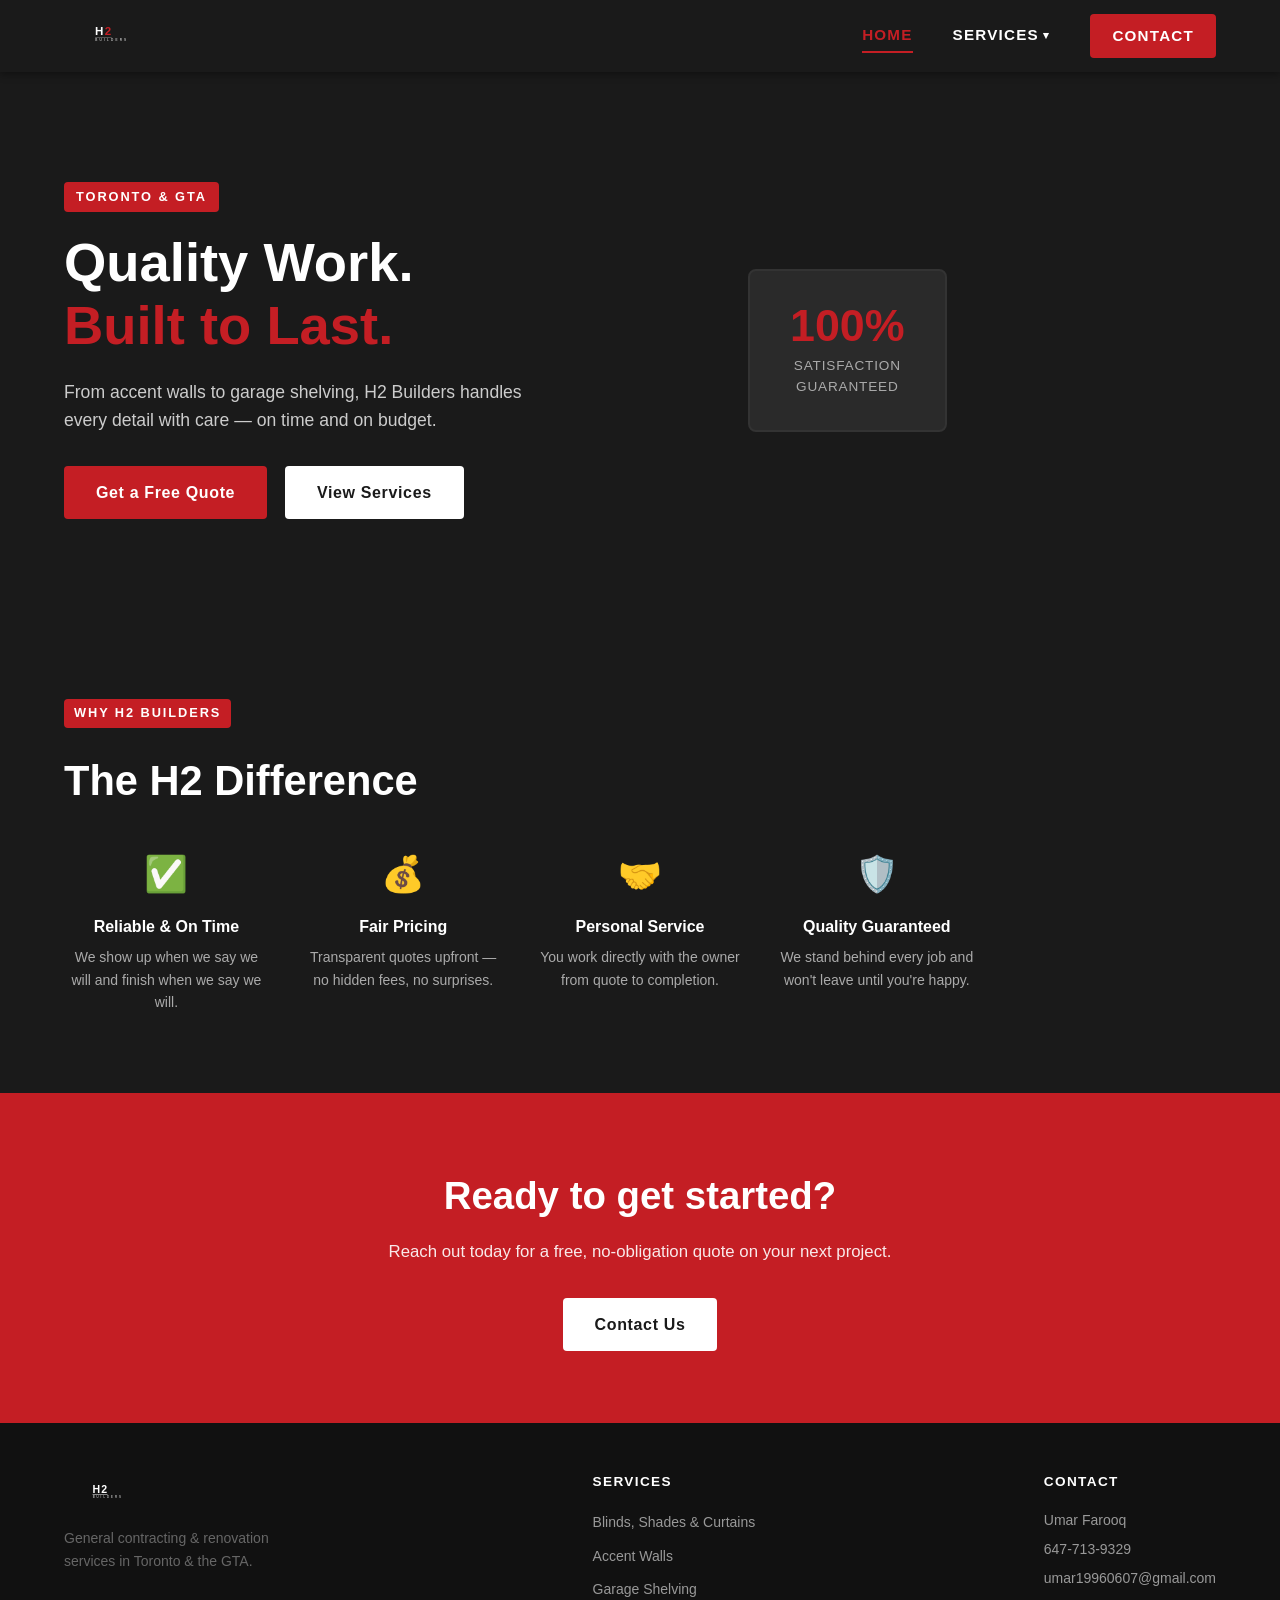
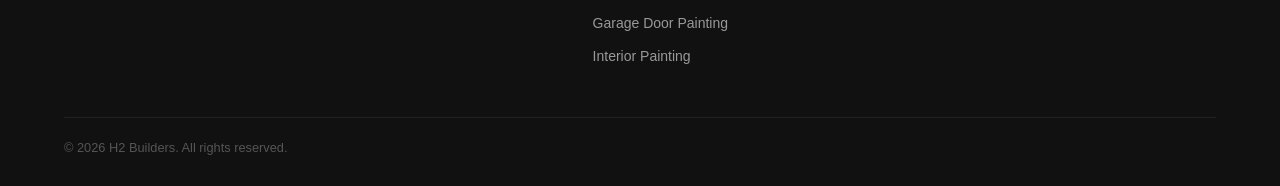
==== index.html @ ab8a8c5b "first" ====
<!DOCTYPE html>
<html lang="en">
<head>
  <meta charset="UTF-8" />
  <meta name="viewport" content="width=device-width, initial-scale=1.0" />
  <title>H2 Builders — General Contracting & Renovation</title>
  <meta name="description" content="H2 Builders provides professional home renovation and contracting services including blinds, accent walls, garage shelving, painting, and more." />
  <link rel="stylesheet" href="assets/styles.css" />
</head>
<body>

  <!-- Nav -->
  <nav>
    <a href="index.html">
      <img class="nav-logo" src="assets/logo-white.svg" alt="H2 Builders" />
    </a>
    <ul class="nav-links">
      <li><a href="index.html" class="active">Home</a></li>
      <li class="nav-dropdown">
        <a href="services.html">Services</a>
        <ul class="nav-dropdown-menu">
          <li><a href="services/blinds.html">Blinds, Shades &amp; Curtains</a></li>
          <li><a href="services/accent-walls.html">Accent Walls, Trim &amp; Moulding</a></li>
          <li><a href="services/garage.html">Garage Work</a></li>
          <li><a href="services/renovations.html">Home Renovations</a></li>
          <li><a href="services/handyman.html">Handyman</a></li>
        </ul>
      </li>
      <li><a href="contact.html" class="nav-cta">Contact</a></li>
    </ul>
  </nav>

  <!-- Hero -->
  <section class="hero">
    <div class="hero-text">
      <span class="hero-eyebrow">Toronto &amp; GTA</span>
      <h1>Quality Work.<br /><span>Built to Last.</span></h1>
      <p>From accent walls to garage shelving, H2 Builders handles every detail with care — on time and on budget.</p>
      <a href="contact.html" class="btn btn-red">Get a Free Quote</a>
      &nbsp;&nbsp;
      <a href="services.html" class="btn btn-white">View Services</a>
    </div>
    <div class="hero-badge">
      <div class="big">100%</div>
      <div class="sub">SATISFACTION<br />GUARANTEED</div>
    </div>
  </section>

  <!-- Why us -->
  <section class="why-strip">
    <span class="section-label" style="color:#fff; background:var(--red); padding:4px 10px; border-radius:4px;">Why H2 Builders</span>
    <h2 class="section-title" style="color:#fff; margin-top:1rem;">The H2 Difference</h2>
    <div class="why-grid">
      <div class="why-item">
        <div class="icon">✅</div>
        <h3>Reliable &amp; On Time</h3>
        <p>We show up when we say we will and finish when we say we will.</p>
      </div>
      <div class="why-item">
        <div class="icon">💰</div>
        <h3>Fair Pricing</h3>
        <p>Transparent quotes upfront — no hidden fees, no surprises.</p>
      </div>
      <div class="why-item">
        <div class="icon">🤝</div>
        <h3>Personal Service</h3>
        <p>You work directly with the owner from quote to completion.</p>
      </div>
      <div class="why-item">
        <div class="icon">🛡️</div>
        <h3>Quality Guaranteed</h3>
        <p>We stand behind every job and won't leave until you're happy.</p>
      </div>
    </div>
  </section>

  <!-- CTA banner -->
  <div class="cta-banner">
    <h2>Ready to get started?</h2>
    <p>Reach out today for a free, no-obligation quote on your next project.</p>
    <a href="contact.html" class="btn btn-white">Contact Us</a>
  </div>

  <!-- Footer -->
  <footer>
    <div class="footer-inner">
      <div>
        <img class="footer-logo" src="assets/logo.svg" alt="H2 Builders" />
        <p class="footer-tagline">General contracting &amp; renovation services in Toronto &amp; the GTA.</p>
      </div>
      <div class="footer-col">
        <h4>Services</h4>
        <ul>
          <li><a href="services.html">Blinds, Shades &amp; Curtains</a></li>
          <li><a href="services.html">Accent Walls</a></li>
          <li><a href="services.html">Garage Shelving</a></li>
          <li><a href="services.html">Garage Door Painting</a></li>
          <li><a href="services.html">Interior Painting</a></li>
        </ul>
      </div>
      <div class="footer-col">
        <h4>Contact</h4>
        <p>Umar Farooq</p>
        <p><a href="tel:6477139329">647-713-9329</a></p>
        <p><a href="mailto:umar19960607@gmail.com">umar19960607@gmail.com</a></p>
      </div>
    </div>
    <hr class="footer-divider" />
    <div class="footer-bottom">
      <p>&copy; 2026 H2 Builders. All rights reserved.</p>
    </div>
  </footer>

</body>
</html>
---- assets/styles.css ----
/* ── Variables ─────────────────────────────────────────── */
:root {
  --red:    #C41E24;
  --dark:   #1A1A1A;
  --gray:   #4A4A4A;
  --light:  #F5F5F5;
  --white:  #FFFFFF;
  --font:   Arial, Helvetica, sans-serif;
  --radius: 4px;
}

/* ── Reset ─────────────────────────────────────────────── */
*, *::before, *::after { box-sizing: border-box; margin: 0; padding: 0; }
html { scroll-behavior: smooth; }
body { font-family: var(--font); color: var(--dark); background: var(--white); line-height: 1.6; }
a { color: inherit; text-decoration: none; }
img, svg { display: block; }
ul { list-style: none; }

/* ── Nav ───────────────────────────────────────────────── */
nav {
  position: sticky;
  top: 0;
  z-index: 100;
  background: var(--dark);
  display: flex;
  align-items: center;
  justify-content: space-between;
  padding: 0 5%;
  height: 72px;
  box-shadow: 0 2px 8px rgba(0,0,0,.4);
}

.nav-logo {
  height: 48px;
  width: auto;
}

.nav-links {
  display: flex;
  gap: 2.5rem;
  height: 100%;
}

.nav-links > li {
  display: flex;
  align-items: center;
  height: 100%;
}

.nav-links a {
  color: var(--white);
  font-size: .95rem;
  font-weight: 600;
  letter-spacing: .08em;
  text-transform: uppercase;
  padding: 4px 0;
  border-bottom: 2px solid transparent;
  transition: border-color .2s, color .2s;
}

.nav-links a:hover,
.nav-links a.active {
  color: var(--red);
  border-bottom-color: var(--red);
}

.nav-cta {
  background: var(--red);
  color: var(--white) !important;
  padding: 10px 22px !important;
  border-radius: var(--radius);
  border-bottom: none !important;
  transition: opacity .2s !important;
}
.nav-cta:hover { opacity: .85; }

/* ── Nav dropdown ───────────────────────────────────────── */
.nav-dropdown { position: relative; }

.nav-dropdown > a::after { content: ' ▾'; font-size: .7rem; vertical-align: middle; }

.nav-dropdown-menu {
  display: none;
  position: absolute;
  top: 100%;
  left: 50%;
  transform: translateX(-50%);
  background: var(--white);
  border-radius: var(--radius);
  box-shadow: 0 6px 24px rgba(0,0,0,.18);
  min-width: 230px;
  z-index: 200;
  list-style: none;
  padding: .4rem 0;
}

.nav-dropdown:hover .nav-dropdown-menu { display: block; }

.nav-dropdown-menu li a {
  display: block;
  padding: 10px 18px;
  color: var(--dark);
  font-size: .875rem;
  font-weight: 600;
  letter-spacing: .04em;
  text-transform: none;
  border-bottom: none;
  white-space: nowrap;
  transition: background .15s, color .15s;
}
.nav-dropdown-menu li a:hover {
  background: var(--light);
  color: var(--red);
}

/* ── Hero ──────────────────────────────────────────────── */
.hero {
  background: var(--dark);
  color: var(--white);
  padding: 110px 5% 100px;
  display: flex;
  align-items: center;
  gap: 4rem;
  min-height: 520px;
}

.hero-text { flex: 1; max-width: 620px; }

.hero-eyebrow {
  display: inline-block;
  background: var(--red);
  color: var(--white);
  font-size: .8rem;
  font-weight: 700;
  letter-spacing: .15em;
  text-transform: uppercase;
  padding: 5px 12px;
  border-radius: var(--radius);
  margin-bottom: 1.25rem;
}

.hero h1 {
  font-size: clamp(2.2rem, 5vw, 3.4rem);
  font-weight: 700;
  line-height: 1.15;
  margin-bottom: 1.25rem;
}

.hero h1 span { color: var(--red); }

.hero p {
  font-size: 1.1rem;
  color: #ccc;
  margin-bottom: 2rem;
  max-width: 480px;
}

.btn {
  display: inline-block;
  padding: 14px 32px;
  border-radius: var(--radius);
  font-size: 1rem;
  font-weight: 700;
  letter-spacing: .04em;
  cursor: pointer;
  transition: opacity .2s, transform .15s;
}
.btn:hover { opacity: .88; transform: translateY(-1px); }

.btn-red   { background: var(--red);   color: var(--white); }
.btn-white { background: var(--white); color: var(--dark);  }

.hero-badge {
  flex-shrink: 0;
  background: #2a2a2a;
  border: 2px solid #333;
  border-radius: 8px;
  padding: 2rem 2.5rem;
  text-align: center;
}
.hero-badge .big { font-size: 2.8rem; font-weight: 700; color: var(--red); line-height: 1; }
.hero-badge .sub { font-size: .85rem; color: #aaa; letter-spacing: .06em; margin-top: .4rem; }

/* ── Section shared ────────────────────────────────────── */
section { padding: 80px 5%; }

.section-label {
  display: inline-block;
  color: var(--red);
  font-size: .8rem;
  font-weight: 700;
  letter-spacing: .15em;
  text-transform: uppercase;
  margin-bottom: .75rem;
}

.section-title {
  font-size: clamp(1.8rem, 3.5vw, 2.6rem);
  font-weight: 700;
  line-height: 1.2;
  margin-bottom: 1rem;
}

.section-sub {
  font-size: 1.05rem;
  color: var(--gray);
  max-width: 560px;
  margin-bottom: 3rem;
}

/* ── Services grid ─────────────────────────────────────── */
.services-grid {
  display: grid;
  grid-template-columns: repeat(auto-fill, minmax(240px, 1fr));
  gap: 1.5rem;
}

.service-card {
  background: var(--light);
  border-radius: 6px;
  padding: 2rem 1.75rem;
  border-top: 3px solid var(--red);
  transition: transform .2s, box-shadow .2s;
}
.service-card:hover { transform: translateY(-4px); box-shadow: 0 8px 24px rgba(0,0,0,.1); }

.service-icon { font-size: 2rem; margin-bottom: 1rem; }
.service-card h3 { font-size: 1.1rem; font-weight: 700; margin-bottom: .5rem; }
.service-card p  { font-size: .9rem; color: var(--gray); }

/* ── Category cards (hub + home page) ──────────────────── */
.category-grid {
  display: grid;
  grid-template-columns: repeat(auto-fill, minmax(220px, 1fr));
  gap: 1.5rem;
}

.category-card {
  background: var(--light);
  border-radius: 6px;
  padding: 2rem 1.75rem;
  border-top: 3px solid var(--red);
  display: flex;
  flex-direction: column;
  text-decoration: none;
  color: inherit;
  transition: transform .2s, box-shadow .2s;
}
.category-card:hover { transform: translateY(-4px); box-shadow: 0 8px 24px rgba(0,0,0,.1); }
.category-card .cat-icon { font-size: 2rem; margin-bottom: 1rem; }
.category-card h3 { font-size: 1.05rem; font-weight: 700; margin-bottom: .5rem; }
.category-card p  { font-size: .875rem; color: var(--gray); flex: 1; margin-bottom: 1.25rem; }
.category-card .cat-link {
  font-size: .875rem;
  font-weight: 700;
  color: var(--red);
}
.category-card .cat-link::after { content: ' →'; }

/* ── Service sub-page ───────────────────────────────────── */
.breadcrumb {
  padding: 14px 5%;
  background: var(--light);
  font-size: .85rem;
  color: var(--gray);
  border-bottom: 1px solid #e0e0e0;
}
.breadcrumb a { color: var(--gray); }
.breadcrumb a:hover { color: var(--red); }
.breadcrumb span { margin: 0 .4rem; }

.service-page-grid {
  display: grid;
  grid-template-columns: 1fr 1fr;
  gap: 4rem;
  align-items: start;
}

.service-page-grid .includes-list {
  background: var(--light);
  border-radius: 6px;
  padding: 2rem;
  border-top: 4px solid var(--red);
}
.service-page-grid .includes-list h3 {
  font-size: 1rem;
  font-weight: 700;
  letter-spacing: .08em;
  text-transform: uppercase;
  margin-bottom: 1.25rem;
  color: var(--dark);
}
.service-page-grid .includes-list ul { padding-left: 1rem; }
.service-page-grid .includes-list ul li {
  list-style: disc;
  font-size: .95rem;
  color: var(--gray);
  margin-bottom: .6rem;
}

@media (max-width: 640px) {
  .service-page-grid { grid-template-columns: 1fr; gap: 2rem; }
}

/* ── Why us strip ──────────────────────────────────────── */
.why-strip {
  background: var(--dark);
  color: var(--white);
}

.why-grid {
  display: grid;
  grid-template-columns: repeat(auto-fill, minmax(200px, 1fr));
  gap: 2rem;
  margin-top: 2.5rem;
}

.why-item { text-align: center; }
.why-item .icon { font-size: 2.2rem; margin-bottom: .75rem; }
.why-item h3 { font-size: 1rem; font-weight: 700; margin-bottom: .4rem; }
.why-item p  { font-size: .875rem; color: #aaa; }

/* ── CTA banner ────────────────────────────────────────── */
.cta-banner {
  background: var(--red);
  color: var(--white);
  text-align: center;
  padding: 72px 5%;
}
.cta-banner h2 { font-size: clamp(1.6rem, 3vw, 2.4rem); font-weight: 700; margin-bottom: .75rem; }
.cta-banner p  { font-size: 1.05rem; margin-bottom: 2rem; opacity: .9; }

/* ── Contact page ──────────────────────────────────────── */
.contact-section {
  display: grid;
  grid-template-columns: 1fr 1fr;
  gap: 4rem;
  align-items: start;
}

.contact-info-block { margin-bottom: 2rem; }
.contact-info-block h3 { font-size: 1rem; font-weight: 700; color: var(--red); letter-spacing: .08em; text-transform: uppercase; margin-bottom: .5rem; }
.contact-info-block p, .contact-info-block a {
  font-size: 1.05rem;
  color: var(--dark);
}
.contact-info-block a:hover { color: var(--red); }

.contact-card {
  background: var(--light);
  border-radius: 6px;
  padding: 2.5rem;
  border-top: 4px solid var(--red);
}
.contact-card h3 { font-size: 1.3rem; font-weight: 700; margin-bottom: 1.5rem; }

.form-group { margin-bottom: 1.25rem; }
.form-group label { display: block; font-size: .875rem; font-weight: 700; margin-bottom: .4rem; }
.form-group input,
.form-group textarea,
.form-group select {
  width: 100%;
  padding: 11px 14px;
  border: 1.5px solid #ddd;
  border-radius: var(--radius);
  font-family: var(--font);
  font-size: .95rem;
  color: var(--dark);
  background: var(--white);
  transition: border-color .2s;
}
.form-group input:focus,
.form-group textarea:focus,
.form-group select:focus { outline: none; border-color: var(--red); }
.form-group textarea { resize: vertical; min-height: 120px; }

/* ── Services page detail ──────────────────────────────── */
.services-detail {
  display: grid;
  grid-template-columns: repeat(auto-fill, minmax(280px, 1fr));
  gap: 2rem;
}

.service-detail-card {
  border: 1.5px solid #e0e0e0;
  border-radius: 6px;
  overflow: hidden;
  transition: box-shadow .2s;
}
.service-detail-card:hover { box-shadow: 0 6px 20px rgba(0,0,0,.1); }
.service-detail-card .card-header {
  background: var(--dark);
  color: var(--white);
  padding: 1.25rem 1.5rem;
  display: flex;
  align-items: center;
  gap: .75rem;
}
.service-detail-card .card-header span { font-size: 1.5rem; }
.service-detail-card .card-header h3 { font-size: 1.05rem; font-weight: 700; }
.service-detail-card .card-body { padding: 1.5rem; }
.service-detail-card .card-body p { font-size: .9rem; color: var(--gray); margin-bottom: 1rem; }
.service-detail-card .card-body ul { padding-left: 1rem; }
.service-detail-card .card-body ul li {
  font-size: .875rem;
  color: var(--gray);
  margin-bottom: .35rem;
  list-style: disc;
}

/* ── Footer ────────────────────────────────────────────── */
footer {
  background: #111;
  color: #999;
  padding: 48px 5% 28px;
}

.footer-inner {
  display: flex;
  justify-content: space-between;
  align-items: flex-start;
  gap: 2rem;
  flex-wrap: wrap;
  margin-bottom: 2.5rem;
}

.footer-logo { height: 44px; width: auto; filter: brightness(0) invert(1); margin-bottom: .75rem; }
.footer-tagline { font-size: .875rem; color: #666; max-width: 240px; }

.footer-col h4 { color: var(--white); font-size: .85rem; font-weight: 700; letter-spacing: .1em; text-transform: uppercase; margin-bottom: 1rem; }
.footer-col ul li { margin-bottom: .5rem; }
.footer-col ul li a { font-size: .875rem; color: #999; transition: color .2s; }
.footer-col ul li a:hover { color: var(--red); }
.footer-col p { font-size: .875rem; color: #999; margin-bottom: .4rem; }

.footer-divider { border: none; border-top: 1px solid #222; margin-bottom: 1.25rem; }
.footer-bottom { display: flex; justify-content: space-between; align-items: center; flex-wrap: wrap; gap: .5rem; }
.footer-bottom p { font-size: .8rem; color: #555; }

/* ── Responsive ────────────────────────────────────────── */
@media (max-width: 768px) {
  .hero { flex-direction: column; padding: 64px 5% 56px; gap: 2.5rem; }
  .hero-badge { width: 100%; }
  .contact-section { grid-template-columns: 1fr; }
  .nav-links { gap: 1.25rem; }
  .footer-inner { flex-direction: column; }
}

@media (max-width: 520px) {
  nav { padding: 0 4%; }
  .nav-links { display: none; }
}

/* ── Photo gallery ──────────────────────────────────────── */
.gallery-section { padding: 0 5% 80px; }

.gallery-grid {
  display: grid;
  grid-template-columns: repeat(auto-fill, minmax(280px, 1fr));
  gap: .75rem;
  margin-top: 1.5rem;
}

.gallery-grid img {
  width: 100%;
  height: 300px;
  object-fit: cover;
  border-radius: 6px;
  display: block;
  transition: opacity .2s;
}
.gallery-grid img:hover { opacity: .88; }
.gallery-grid .wide { grid-column: span 2; }

@media (max-width: 640px) {
  .gallery-grid .wide { grid-column: span 1; }
}
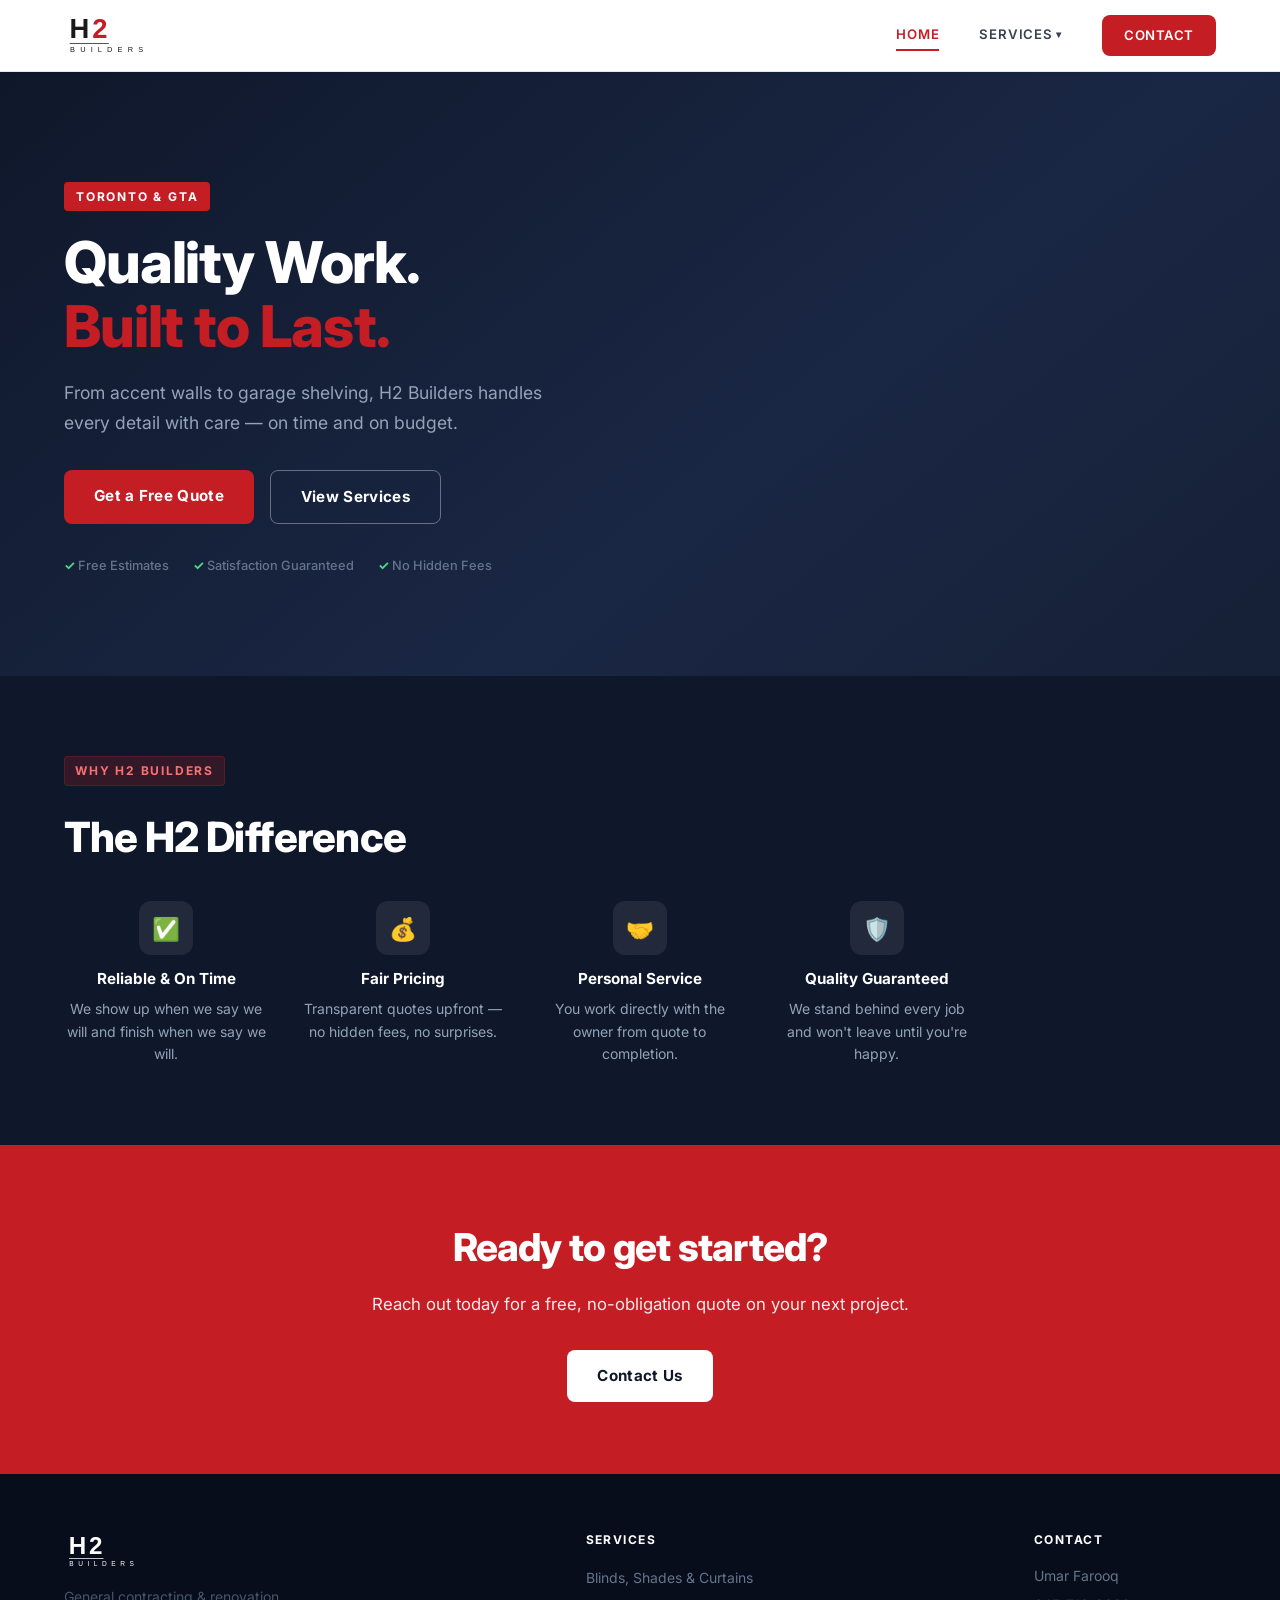
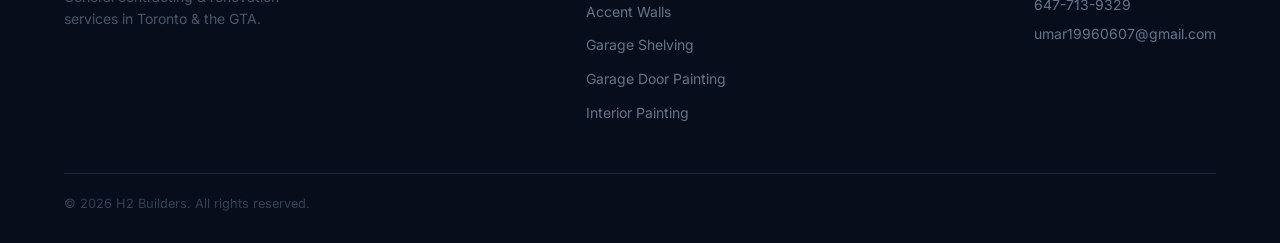
==== commit e8d13d68: "changes" ====
--- a/index.html
+++ b/index.html
@@ -12,7 +12,7 @@
   <!-- Nav -->
   <nav>
     <a href="index.html">
-      <img class="nav-logo" src="assets/logo-white.svg" alt="H2 Builders" />
+      <img class="nav-logo" src="assets/logo.svg" alt="H2 Builders" />
     </a>
     <ul class="nav-links">
       <li><a href="index.html" class="active">Home</a></li>
@@ -36,20 +36,22 @@
       <span class="hero-eyebrow">Toronto &amp; GTA</span>
       <h1>Quality Work.<br /><span>Built to Last.</span></h1>
       <p>From accent walls to garage shelving, H2 Builders handles every detail with care — on time and on budget.</p>
-      <a href="contact.html" class="btn btn-red">Get a Free Quote</a>
-      &nbsp;&nbsp;
-      <a href="services.html" class="btn btn-white">View Services</a>
-    </div>
-    <div class="hero-badge">
-      <div class="big">100%</div>
-      <div class="sub">SATISFACTION<br />GUARANTEED</div>
+      <div class="hero-cta-row">
+        <a href="contact.html" class="btn btn-red">Get a Free Quote</a>
+        <a href="services.html" class="btn btn-outline">View Services</a>
+      </div>
+      <div class="hero-trust">
+        <span>Free Estimates</span>
+        <span>Satisfaction Guaranteed</span>
+        <span>No Hidden Fees</span>
+      </div>
     </div>
   </section>
 
   <!-- Why us -->
   <section class="why-strip">
-    <span class="section-label" style="color:#fff; background:var(--red); padding:4px 10px; border-radius:4px;">Why H2 Builders</span>
-    <h2 class="section-title" style="color:#fff; margin-top:1rem;">The H2 Difference</h2>
+    <span class="section-label">Why H2 Builders</span>
+    <h2 class="section-title">The H2 Difference</h2>
     <div class="why-grid">
       <div class="why-item">
         <div class="icon">✅</div>
--- a/assets/styles.css
+++ b/assets/styles.css
@@ -1,18 +1,27 @@
+@import url('https://fonts.googleapis.com/css2?family=Inter:wght@400;500;600;700;800&display=swap');
+
 /* ── Variables ─────────────────────────────────────────── */
 :root {
   --red:    #C41E24;
-  --dark:   #1A1A1A;
-  --gray:   #4A4A4A;
-  --light:  #F5F5F5;
+  --dark:   #0F172A;
+  --gray:   #64748B;
+  --light:  #F8FAFC;
   --white:  #FFFFFF;
-  --font:   Arial, Helvetica, sans-serif;
-  --radius: 4px;
+  --border: #E2E8F0;
+  --font:   'Inter', -apple-system, BlinkMacSystemFont, 'Segoe UI', sans-serif;
+  --radius: 8px;
 }
 
 /* ── Reset ─────────────────────────────────────────────── */
 *, *::before, *::after { box-sizing: border-box; margin: 0; padding: 0; }
 html { scroll-behavior: smooth; }
-body { font-family: var(--font); color: var(--dark); background: var(--white); line-height: 1.6; }
+body {
+  font-family: var(--font);
+  color: var(--dark);
+  background: var(--white);
+  line-height: 1.6;
+  -webkit-font-smoothing: antialiased;
+}
 a { color: inherit; text-decoration: none; }
 img, svg { display: block; }
 ul { list-style: none; }
@@ -22,17 +31,18 @@
   position: sticky;
   top: 0;
   z-index: 100;
-  background: var(--dark);
+  background: var(--white);
   display: flex;
   align-items: center;
   justify-content: space-between;
   padding: 0 5%;
   height: 72px;
-  box-shadow: 0 2px 8px rgba(0,0,0,.4);
+  border-bottom: 1px solid var(--border);
+  box-shadow: 0 1px 4px rgba(0,0,0,.06);
 }
 
 .nav-logo {
-  height: 48px;
+  height: 50px;
   width: auto;
 }
 
@@ -40,6 +50,7 @@
   display: flex;
   gap: 2.5rem;
   height: 100%;
+  align-items: center;
 }
 
 .nav-links > li {
@@ -49,10 +60,10 @@
 }
 
 .nav-links a {
-  color: var(--white);
-  font-size: .95rem;
+  color: #374151;
+  font-size: .825rem;
   font-weight: 600;
-  letter-spacing: .08em;
+  letter-spacing: .06em;
   text-transform: uppercase;
   padding: 4px 0;
   border-bottom: 2px solid transparent;
@@ -66,30 +77,32 @@
 }
 
 .nav-cta {
-  background: var(--red);
+  background: var(--red) !important;
   color: var(--white) !important;
   padding: 10px 22px !important;
-  border-radius: var(--radius);
+  border-radius: var(--radius) !important;
   border-bottom: none !important;
-  transition: opacity .2s !important;
-}
-.nav-cta:hover { opacity: .85; }
+  transition: background .2s !important;
+  letter-spacing: .04em !important;
+}
+.nav-cta:hover { background: #a8181d !important; opacity: 1 !important; }
 
 /* ── Nav dropdown ───────────────────────────────────────── */
 .nav-dropdown { position: relative; }
 
-.nav-dropdown > a::after { content: ' ▾'; font-size: .7rem; vertical-align: middle; }
+.nav-dropdown > a::after { content: ' ▾'; font-size: .65rem; vertical-align: middle; }
 
 .nav-dropdown-menu {
   display: none;
   position: absolute;
-  top: 100%;
+  top: calc(100% + 1px);
   left: 50%;
   transform: translateX(-50%);
   background: var(--white);
   border-radius: var(--radius);
-  box-shadow: 0 6px 24px rgba(0,0,0,.18);
-  min-width: 230px;
+  box-shadow: 0 8px 28px rgba(0,0,0,.12);
+  border: 1px solid var(--border);
+  min-width: 240px;
   z-index: 200;
   list-style: none;
   padding: .4rem 0;
@@ -100,10 +113,10 @@
 .nav-dropdown-menu li a {
   display: block;
   padding: 10px 18px;
-  color: var(--dark);
-  font-size: .875rem;
+  color: #374151;
+  font-size: .825rem;
   font-weight: 600;
-  letter-spacing: .04em;
+  letter-spacing: .03em;
   text-transform: none;
   border-bottom: none;
   white-space: nowrap;
@@ -116,7 +129,7 @@
 
 /* ── Hero ──────────────────────────────────────────────── */
 .hero {
-  background: var(--dark);
+  background: linear-gradient(140deg, #0F172A 0%, #1a2744 60%, #162036 100%);
   color: var(--white);
   padding: 110px 5% 100px;
   display: flex;
@@ -131,19 +144,20 @@
   display: inline-block;
   background: var(--red);
   color: var(--white);
-  font-size: .8rem;
+  font-size: .75rem;
   font-weight: 700;
   letter-spacing: .15em;
   text-transform: uppercase;
   padding: 5px 12px;
-  border-radius: var(--radius);
+  border-radius: 4px;
   margin-bottom: 1.25rem;
 }
 
 .hero h1 {
-  font-size: clamp(2.2rem, 5vw, 3.4rem);
-  font-weight: 700;
-  line-height: 1.15;
+  font-size: clamp(2.4rem, 5vw, 3.6rem);
+  font-weight: 800;
+  line-height: 1.1;
+  letter-spacing: -.02em;
   margin-bottom: 1.25rem;
 }
 
@@ -151,36 +165,61 @@
 
 .hero p {
   font-size: 1.1rem;
-  color: #ccc;
+  color: #94A3B8;
   margin-bottom: 2rem;
   max-width: 480px;
+  line-height: 1.7;
+}
+
+.hero-cta-row {
+  display: flex;
+  gap: 1rem;
+  flex-wrap: wrap;
+  margin-bottom: 2rem;
+}
+
+.hero-trust {
+  display: flex;
+  gap: 1.5rem;
+  flex-wrap: wrap;
+}
+
+.hero-trust span {
+  font-size: .8rem;
+  color: #64748B;
+  font-weight: 500;
+}
+
+.hero-trust span::before {
+  content: '✓ ';
+  color: #4ADE80;
+  font-weight: 700;
 }
 
 .btn {
   display: inline-block;
-  padding: 14px 32px;
-  border-radius: var(--radius);
-  font-size: 1rem;
-  font-weight: 700;
-  letter-spacing: .04em;
+  padding: 14px 30px;
+  border-radius: var(--radius);
+  font-size: .95rem;
+  font-weight: 700;
+  letter-spacing: .02em;
   cursor: pointer;
   transition: opacity .2s, transform .15s;
 }
 .btn:hover { opacity: .88; transform: translateY(-1px); }
 
-.btn-red   { background: var(--red);   color: var(--white); }
-.btn-white { background: var(--white); color: var(--dark);  }
-
-.hero-badge {
-  flex-shrink: 0;
-  background: #2a2a2a;
-  border: 2px solid #333;
-  border-radius: 8px;
-  padding: 2rem 2.5rem;
-  text-align: center;
-}
-.hero-badge .big { font-size: 2.8rem; font-weight: 700; color: var(--red); line-height: 1; }
-.hero-badge .sub { font-size: .85rem; color: #aaa; letter-spacing: .06em; margin-top: .4rem; }
+.btn-red     { background: var(--red);   color: var(--white); }
+.btn-white   { background: var(--white); color: var(--dark);  }
+.btn-outline {
+  background: transparent;
+  color: var(--white);
+  border: 1.5px solid rgba(255,255,255,.35);
+}
+.btn-outline:hover {
+  border-color: rgba(255,255,255,.65);
+  background: rgba(255,255,255,.06);
+  opacity: 1;
+}
 
 /* ── Section shared ────────────────────────────────────── */
 section { padding: 80px 5%; }
@@ -188,7 +227,7 @@
 .section-label {
   display: inline-block;
   color: var(--red);
-  font-size: .8rem;
+  font-size: .75rem;
   font-weight: 700;
   letter-spacing: .15em;
   text-transform: uppercase;
@@ -197,13 +236,14 @@
 
 .section-title {
   font-size: clamp(1.8rem, 3.5vw, 2.6rem);
-  font-weight: 700;
-  line-height: 1.2;
+  font-weight: 800;
+  line-height: 1.15;
+  letter-spacing: -.02em;
   margin-bottom: 1rem;
 }
 
 .section-sub {
-  font-size: 1.05rem;
+  font-size: 1rem;
   color: var(--gray);
   max-width: 560px;
   margin-bottom: 3rem;
@@ -218,15 +258,15 @@
 
 .service-card {
   background: var(--light);
-  border-radius: 6px;
+  border-radius: var(--radius);
   padding: 2rem 1.75rem;
   border-top: 3px solid var(--red);
   transition: transform .2s, box-shadow .2s;
 }
-.service-card:hover { transform: translateY(-4px); box-shadow: 0 8px 24px rgba(0,0,0,.1); }
+.service-card:hover { transform: translateY(-4px); box-shadow: 0 12px 28px rgba(0,0,0,.08); }
 
 .service-icon { font-size: 2rem; margin-bottom: 1rem; }
-.service-card h3 { font-size: 1.1rem; font-weight: 700; margin-bottom: .5rem; }
+.service-card h3 { font-size: 1.05rem; font-weight: 700; margin-bottom: .5rem; }
 .service-card p  { font-size: .9rem; color: var(--gray); }
 
 /* ── Category cards (hub + home page) ──────────────────── */
@@ -237,22 +277,41 @@
 }
 
 .category-card {
-  background: var(--light);
-  border-radius: 6px;
+  background: var(--white);
+  border-radius: var(--radius);
   padding: 2rem 1.75rem;
+  border: 1.5px solid var(--border);
   border-top: 3px solid var(--red);
   display: flex;
   flex-direction: column;
   text-decoration: none;
   color: inherit;
-  transition: transform .2s, box-shadow .2s;
-}
-.category-card:hover { transform: translateY(-4px); box-shadow: 0 8px 24px rgba(0,0,0,.1); }
-.category-card .cat-icon { font-size: 2rem; margin-bottom: 1rem; }
-.category-card h3 { font-size: 1.05rem; font-weight: 700; margin-bottom: .5rem; }
-.category-card p  { font-size: .875rem; color: var(--gray); flex: 1; margin-bottom: 1.25rem; }
+  transition: transform .2s, box-shadow .2s, border-color .2s;
+}
+.category-card:hover {
+  transform: translateY(-4px);
+  box-shadow: 0 12px 28px rgba(0,0,0,.08);
+  border-color: transparent;
+  border-top-color: var(--red);
+}
+
+.category-card .cat-icon {
+  font-size: 1.5rem;
+  background: #FEF2F2;
+  border-radius: 10px;
+  width: 48px;
+  height: 48px;
+  display: flex;
+  align-items: center;
+  justify-content: center;
+  margin-bottom: 1.25rem;
+  flex-shrink: 0;
+}
+
+.category-card h3 { font-size: 1rem; font-weight: 700; margin-bottom: .5rem; }
+.category-card p  { font-size: .875rem; color: var(--gray); flex: 1; margin-bottom: 1.25rem; line-height: 1.6; }
 .category-card .cat-link {
-  font-size: .875rem;
+  font-size: .825rem;
   font-weight: 700;
   color: var(--red);
 }
@@ -264,7 +323,7 @@
   background: var(--light);
   font-size: .85rem;
   color: var(--gray);
-  border-bottom: 1px solid #e0e0e0;
+  border-bottom: 1px solid var(--border);
 }
 .breadcrumb a { color: var(--gray); }
 .breadcrumb a:hover { color: var(--red); }
@@ -279,14 +338,14 @@
 
 .service-page-grid .includes-list {
   background: var(--light);
-  border-radius: 6px;
+  border-radius: var(--radius);
   padding: 2rem;
   border-top: 4px solid var(--red);
 }
 .service-page-grid .includes-list h3 {
-  font-size: 1rem;
-  font-weight: 700;
-  letter-spacing: .08em;
+  font-size: .8rem;
+  font-weight: 700;
+  letter-spacing: .1em;
   text-transform: uppercase;
   margin-bottom: 1.25rem;
   color: var(--dark);
@@ -309,6 +368,19 @@
   color: var(--white);
 }
 
+.why-strip .section-label {
+  color: #F87171;
+  background: rgba(196,30,36,.2);
+  padding: 4px 10px;
+  border-radius: 4px;
+  border: 1px solid rgba(196,30,36,.3);
+}
+
+.why-strip .section-title {
+  color: var(--white);
+  margin-top: 1rem;
+}
+
 .why-grid {
   display: grid;
   grid-template-columns: repeat(auto-fill, minmax(200px, 1fr));
@@ -317,9 +389,19 @@
 }
 
 .why-item { text-align: center; }
-.why-item .icon { font-size: 2.2rem; margin-bottom: .75rem; }
-.why-item h3 { font-size: 1rem; font-weight: 700; margin-bottom: .4rem; }
-.why-item p  { font-size: .875rem; color: #aaa; }
+.why-item .icon {
+  font-size: 1.4rem;
+  background: rgba(255,255,255,.08);
+  border-radius: 12px;
+  width: 54px;
+  height: 54px;
+  display: flex;
+  align-items: center;
+  justify-content: center;
+  margin: 0 auto .75rem;
+}
+.why-item h3 { font-size: .95rem; font-weight: 700; margin-bottom: .4rem; }
+.why-item p  { font-size: .875rem; color: #94A3B8; }
 
 /* ── CTA banner ────────────────────────────────────────── */
 .cta-banner {
@@ -328,7 +410,7 @@
   text-align: center;
   padding: 72px 5%;
 }
-.cta-banner h2 { font-size: clamp(1.6rem, 3vw, 2.4rem); font-weight: 700; margin-bottom: .75rem; }
+.cta-banner h2 { font-size: clamp(1.6rem, 3vw, 2.4rem); font-weight: 800; letter-spacing: -.02em; margin-bottom: .75rem; }
 .cta-banner p  { font-size: 1.05rem; margin-bottom: 2rem; opacity: .9; }
 
 /* ── Contact page ──────────────────────────────────────── */
@@ -340,7 +422,14 @@
 }
 
 .contact-info-block { margin-bottom: 2rem; }
-.contact-info-block h3 { font-size: 1rem; font-weight: 700; color: var(--red); letter-spacing: .08em; text-transform: uppercase; margin-bottom: .5rem; }
+.contact-info-block h3 {
+  font-size: .75rem;
+  font-weight: 700;
+  color: var(--red);
+  letter-spacing: .12em;
+  text-transform: uppercase;
+  margin-bottom: .5rem;
+}
 .contact-info-block p, .contact-info-block a {
   font-size: 1.05rem;
   color: var(--dark);
@@ -349,30 +438,41 @@
 
 .contact-card {
   background: var(--light);
-  border-radius: 6px;
+  border-radius: var(--radius);
   padding: 2.5rem;
   border-top: 4px solid var(--red);
 }
-.contact-card h3 { font-size: 1.3rem; font-weight: 700; margin-bottom: 1.5rem; }
+.contact-card h3 { font-size: 1.2rem; font-weight: 700; margin-bottom: 1.5rem; }
 
 .form-group { margin-bottom: 1.25rem; }
-.form-group label { display: block; font-size: .875rem; font-weight: 700; margin-bottom: .4rem; }
+.form-group label {
+  display: block;
+  font-size: .8rem;
+  font-weight: 600;
+  letter-spacing: .04em;
+  margin-bottom: .4rem;
+  color: #374151;
+}
 .form-group input,
 .form-group textarea,
 .form-group select {
   width: 100%;
   padding: 11px 14px;
-  border: 1.5px solid #ddd;
+  border: 1.5px solid var(--border);
   border-radius: var(--radius);
   font-family: var(--font);
   font-size: .95rem;
   color: var(--dark);
   background: var(--white);
-  transition: border-color .2s;
+  transition: border-color .2s, box-shadow .2s;
 }
 .form-group input:focus,
 .form-group textarea:focus,
-.form-group select:focus { outline: none; border-color: var(--red); }
+.form-group select:focus {
+  outline: none;
+  border-color: var(--red);
+  box-shadow: 0 0 0 3px rgba(196,30,36,.1);
+}
 .form-group textarea { resize: vertical; min-height: 120px; }
 
 /* ── Services page detail ──────────────────────────────── */
@@ -383,12 +483,12 @@
 }
 
 .service-detail-card {
-  border: 1.5px solid #e0e0e0;
-  border-radius: 6px;
+  border: 1.5px solid var(--border);
+  border-radius: var(--radius);
   overflow: hidden;
-  transition: box-shadow .2s;
-}
-.service-detail-card:hover { box-shadow: 0 6px 20px rgba(0,0,0,.1); }
+  transition: box-shadow .2s, transform .2s;
+}
+.service-detail-card:hover { box-shadow: 0 8px 24px rgba(0,0,0,.1); transform: translateY(-3px); }
 .service-detail-card .card-header {
   background: var(--dark);
   color: var(--white);
@@ -398,7 +498,7 @@
   gap: .75rem;
 }
 .service-detail-card .card-header span { font-size: 1.5rem; }
-.service-detail-card .card-header h3 { font-size: 1.05rem; font-weight: 700; }
+.service-detail-card .card-header h3 { font-size: 1rem; font-weight: 700; }
 .service-detail-card .card-body { padding: 1.5rem; }
 .service-detail-card .card-body p { font-size: .9rem; color: var(--gray); margin-bottom: 1rem; }
 .service-detail-card .card-body ul { padding-left: 1rem; }
@@ -411,9 +511,9 @@
 
 /* ── Footer ────────────────────────────────────────────── */
 footer {
-  background: #111;
-  color: #999;
-  padding: 48px 5% 28px;
+  background: #070D1A;
+  color: #94A3B8;
+  padding: 56px 5% 28px;
 }
 
 .footer-inner {
@@ -426,22 +526,28 @@
 }
 
 .footer-logo { height: 44px; width: auto; filter: brightness(0) invert(1); margin-bottom: .75rem; }
-.footer-tagline { font-size: .875rem; color: #666; max-width: 240px; }
-
-.footer-col h4 { color: var(--white); font-size: .85rem; font-weight: 700; letter-spacing: .1em; text-transform: uppercase; margin-bottom: 1rem; }
+.footer-tagline { font-size: .875rem; color: #475569; max-width: 240px; line-height: 1.6; }
+
+.footer-col h4 {
+  color: var(--white);
+  font-size: .75rem;
+  font-weight: 700;
+  letter-spacing: .12em;
+  text-transform: uppercase;
+  margin-bottom: 1rem;
+}
 .footer-col ul li { margin-bottom: .5rem; }
-.footer-col ul li a { font-size: .875rem; color: #999; transition: color .2s; }
-.footer-col ul li a:hover { color: var(--red); }
-.footer-col p { font-size: .875rem; color: #999; margin-bottom: .4rem; }
-
-.footer-divider { border: none; border-top: 1px solid #222; margin-bottom: 1.25rem; }
+.footer-col ul li a { font-size: .875rem; color: #64748B; transition: color .2s; }
+.footer-col ul li a:hover { color: var(--white); }
+.footer-col p { font-size: .875rem; color: #64748B; margin-bottom: .4rem; }
+
+.footer-divider { border: none; border-top: 1px solid #1E293B; margin-bottom: 1.25rem; }
 .footer-bottom { display: flex; justify-content: space-between; align-items: center; flex-wrap: wrap; gap: .5rem; }
-.footer-bottom p { font-size: .8rem; color: #555; }
+.footer-bottom p { font-size: .8rem; color: #334155; }
 
 /* ── Responsive ────────────────────────────────────────── */
 @media (max-width: 768px) {
   .hero { flex-direction: column; padding: 64px 5% 56px; gap: 2.5rem; }
-  .hero-badge { width: 100%; }
   .contact-section { grid-template-columns: 1fr; }
   .nav-links { gap: 1.25rem; }
   .footer-inner { flex-direction: column; }
@@ -450,6 +556,7 @@
 @media (max-width: 520px) {
   nav { padding: 0 4%; }
   .nav-links { display: none; }
+  .hero-trust { gap: .75rem; }
 }
 
 /* ── Photo gallery ──────────────────────────────────────── */
@@ -466,7 +573,7 @@
   width: 100%;
   height: 300px;
   object-fit: cover;
-  border-radius: 6px;
+  border-radius: var(--radius);
   display: block;
   transition: opacity .2s;
 }
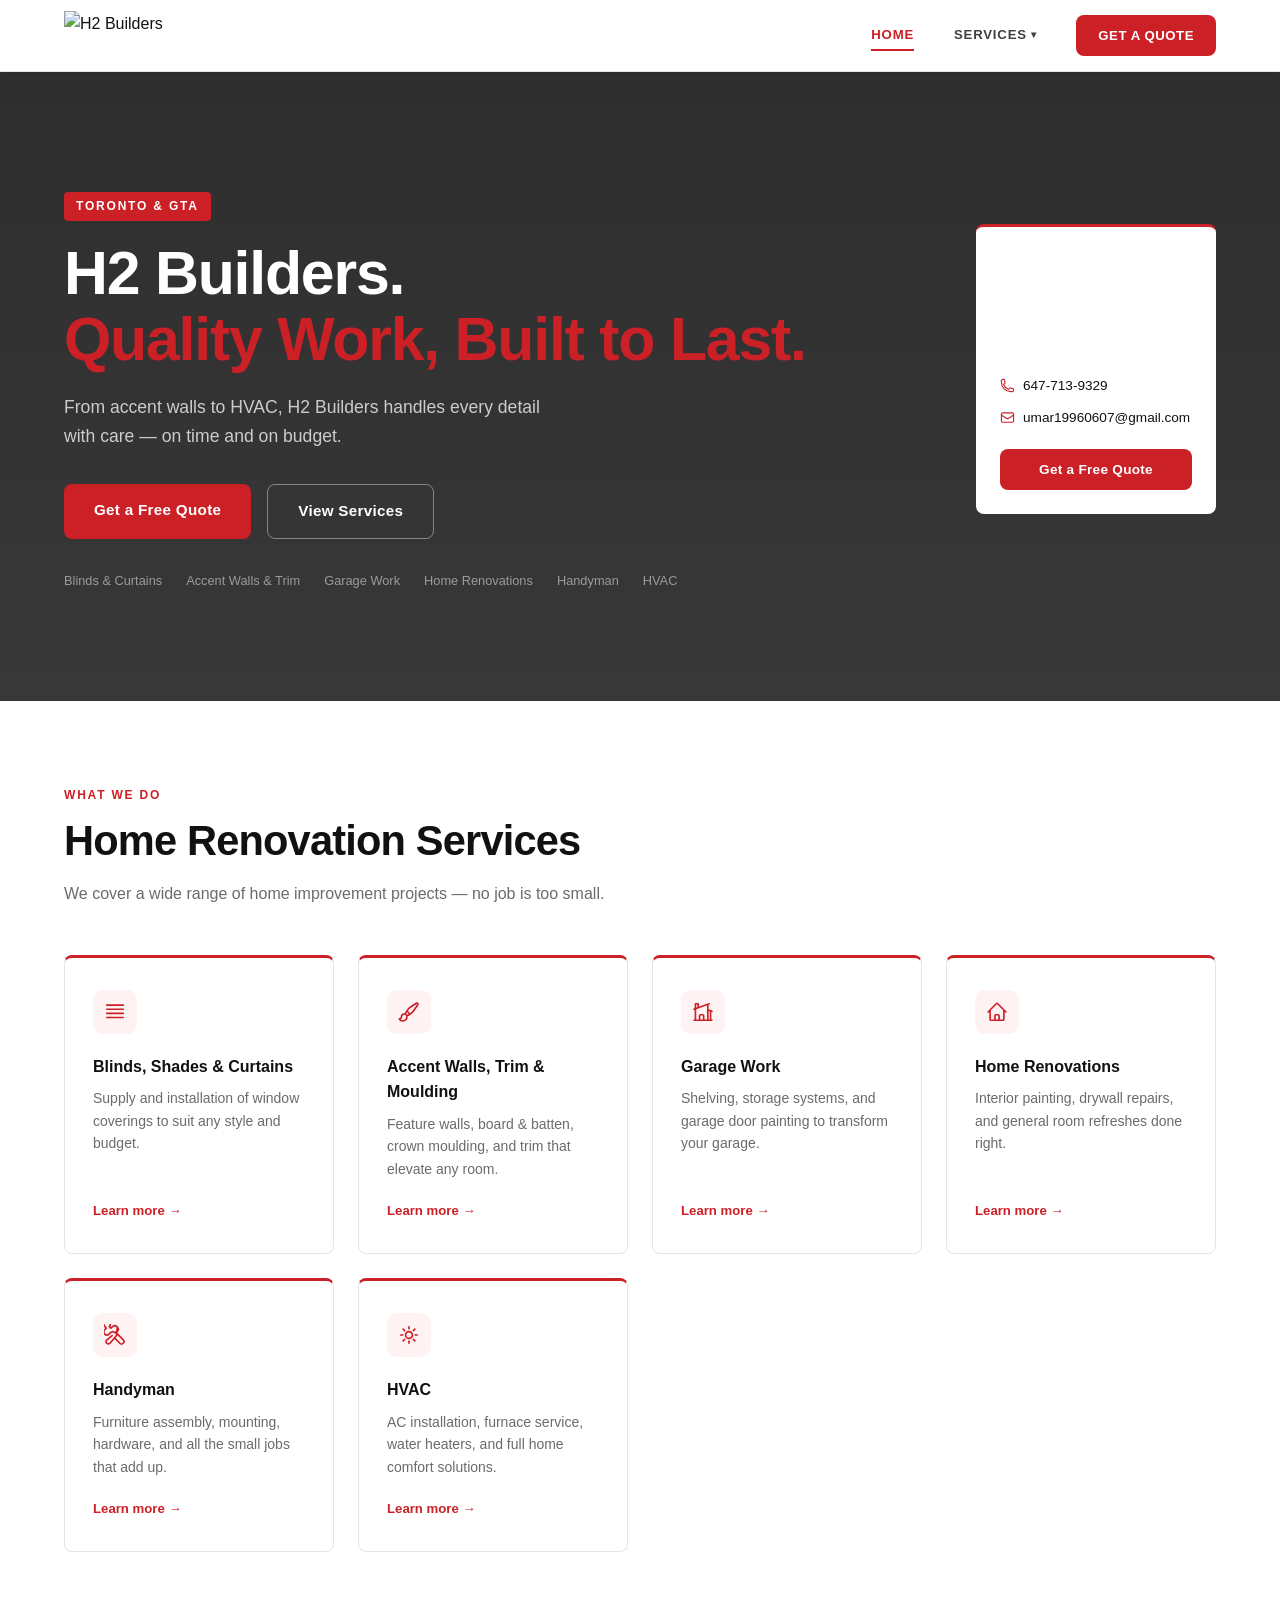
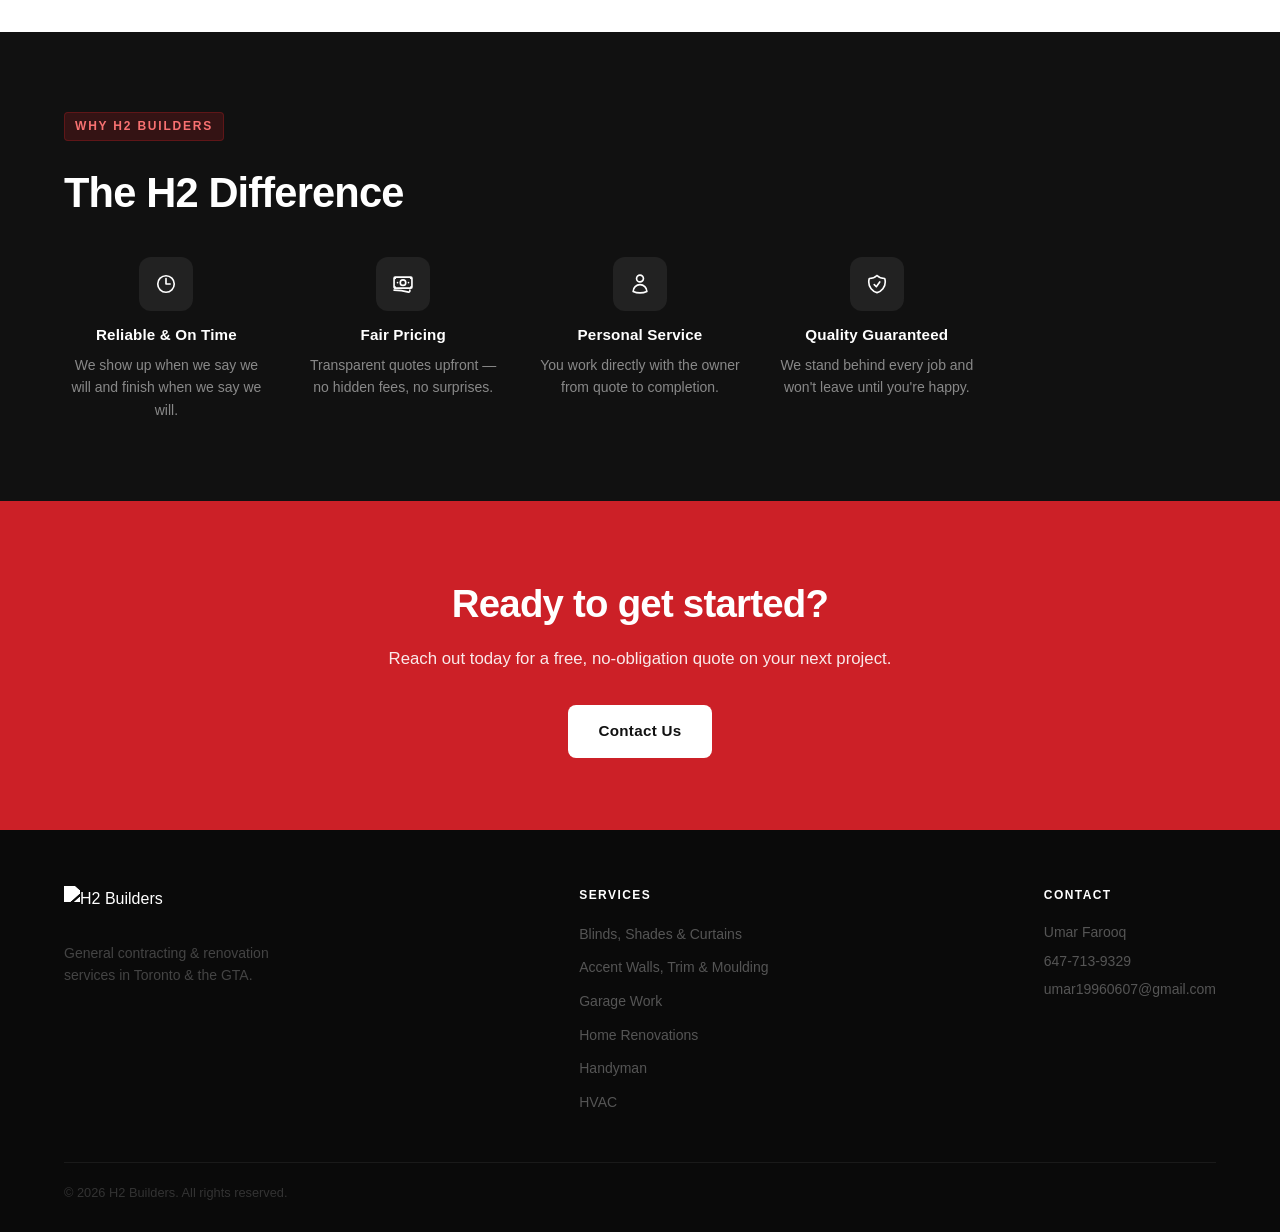
==== commit c53b6489: "changes" ====
--- a/index.html
+++ b/index.html
@@ -24,9 +24,10 @@
           <li><a href="services/garage.html">Garage Work</a></li>
           <li><a href="services/renovations.html">Home Renovations</a></li>
           <li><a href="services/handyman.html">Handyman</a></li>
+          <li><a href="services/hvac.html">HVAC</a></li>
         </ul>
       </li>
-      <li><a href="contact.html" class="nav-cta">Contact</a></li>
+      <li><a href="contact.html" class="nav-cta">Get a Quote</a></li>
     </ul>
   </nav>
 
@@ -34,17 +35,91 @@
   <section class="hero">
     <div class="hero-text">
       <span class="hero-eyebrow">Toronto &amp; GTA</span>
-      <h1>Quality Work.<br /><span>Built to Last.</span></h1>
-      <p>From accent walls to garage shelving, H2 Builders handles every detail with care — on time and on budget.</p>
+      <h1>H2 Builders.<br /><span>Quality Work, Built to Last.</span></h1>
+      <p>From accent walls to HVAC, H2 Builders handles every detail with care — on time and on budget.</p>
       <div class="hero-cta-row">
         <a href="contact.html" class="btn btn-red">Get a Free Quote</a>
         <a href="services.html" class="btn btn-outline">View Services</a>
       </div>
       <div class="hero-trust">
-        <span>Free Estimates</span>
-        <span>Satisfaction Guaranteed</span>
-        <span>No Hidden Fees</span>
-      </div>
+        <span>Blinds &amp; Curtains</span>
+        <span>Accent Walls &amp; Trim</span>
+        <span>Garage Work</span>
+        <span>Home Renovations</span>
+        <span>Handyman</span>
+        <span>HVAC</span>
+      </div>
+    </div>
+    <div class="hero-card">
+      <p class="hero-card-label">Get in Touch</p>
+      <p class="hero-card-name">Umar Farooq</p>
+      <div class="hero-card-row">
+        <svg xmlns="http://www.w3.org/2000/svg" fill="none" viewBox="0 0 24 24" stroke-width="1.8" stroke="currentColor"><path stroke-linecap="round" stroke-linejoin="round" d="M2.25 6.75c0 8.284 6.716 15 15 15h2.25a2.25 2.25 0 0 0 2.25-2.25v-1.372c0-.516-.351-.966-.852-1.091l-4.423-1.106c-.44-.11-.902.055-1.173.417l-.97 1.293c-.282.376-.769.542-1.21.38a12.035 12.035 0 0 1-7.143-7.143c-.162-.441.004-.928.38-1.21l1.293-.97c.363-.271.527-.734.417-1.173L6.963 3.102a1.125 1.125 0 0 0-1.091-.852H4.5A2.25 2.25 0 0 0 2.25 4.5v2.25Z" /></svg>
+        <a href="tel:6477139329">647-713-9329</a>
+      </div>
+      <div class="hero-card-row">
+        <svg xmlns="http://www.w3.org/2000/svg" fill="none" viewBox="0 0 24 24" stroke-width="1.8" stroke="currentColor"><path stroke-linecap="round" stroke-linejoin="round" d="M21.75 6.75v10.5a2.25 2.25 0 0 1-2.25 2.25h-15a2.25 2.25 0 0 1-2.25-2.25V6.75m19.5 0A2.25 2.25 0 0 0 19.5 4.5h-15a2.25 2.25 0 0 0-2.25 2.25m19.5 0v.243a2.25 2.25 0 0 1-1.07 1.916l-7.5 4.615a2.25 2.25 0 0 1-2.36 0L3.32 8.91a2.25 2.25 0 0 1-1.07-1.916V6.75" /></svg>
+        <a href="mailto:umar19960607@gmail.com">umar19960607@gmail.com</a>
+      </div>
+      <a href="contact.html" class="btn btn-red">Get a Free Quote</a>
+    </div>
+  </section>
+
+  <!-- Services overview -->
+  <section>
+    <span class="section-label">What We Do</span>
+    <h2 class="section-title">Home Renovation Services</h2>
+    <p class="section-sub">We cover a wide range of home improvement projects — no job is too small.</p>
+
+    <div class="category-grid">
+      <a class="category-card" href="services/blinds.html">
+        <div class="cat-icon">
+          <svg xmlns="http://www.w3.org/2000/svg" fill="none" viewBox="0 0 24 24" stroke-width="1.8" stroke="currentColor"><path stroke-linecap="round" stroke-linejoin="round" d="M3 4.5h18M3 9h18M3 13.5h18M3 18h18" /></svg>
+        </div>
+        <h3>Blinds, Shades &amp; Curtains</h3>
+        <p>Supply and installation of window coverings to suit any style and budget.</p>
+        <span class="cat-link">Learn more</span>
+      </a>
+      <a class="category-card" href="services/accent-walls.html">
+        <div class="cat-icon">
+          <svg xmlns="http://www.w3.org/2000/svg" fill="none" viewBox="0 0 24 24" stroke-width="1.8" stroke="currentColor"><path stroke-linecap="round" stroke-linejoin="round" d="M9.53 16.122a3 3 0 0 0-5.78 1.128 2.25 2.25 0 0 1-2.4 2.245 4.5 4.5 0 0 0 8.4-2.245c0-.399-.078-.78-.22-1.128Zm0 0a15.998 15.998 0 0 0 3.388-1.62m-5.043-.025a15.994 15.994 0 0 1 1.622-3.395m3.42 3.42a15.995 15.995 0 0 0 4.764-4.648l3.876-5.814a1.151 1.151 0 0 0-1.597-1.597L14.146 6.32a15.996 15.996 0 0 0-4.649 4.763m3.42 3.42a6.776 6.776 0 0 0-3.42-3.42" /></svg>
+        </div>
+        <h3>Accent Walls, Trim &amp; Moulding</h3>
+        <p>Feature walls, board &amp; batten, crown moulding, and trim that elevate any room.</p>
+        <span class="cat-link">Learn more</span>
+      </a>
+      <a class="category-card" href="services/garage.html">
+        <div class="cat-icon">
+          <svg xmlns="http://www.w3.org/2000/svg" fill="none" viewBox="0 0 24 24" stroke-width="1.8" stroke="currentColor"><path stroke-linecap="round" stroke-linejoin="round" d="M8.25 21v-4.875c0-.621.504-1.125 1.125-1.125h2.25c.621 0 1.125.504 1.125 1.125V21m0 0h4.5V3.545M12.75 21h7.5V10.75M2.25 21h1.5m18 0h-18M2.25 9l4.5-1.636M18.75 3l-1.5.545m0 6.205 3 1m1.5.5-1.5-.5M6.75 7.364V3h-3v18m3-13.636 10.5-3.819" /></svg>
+        </div>
+        <h3>Garage Work</h3>
+        <p>Shelving, storage systems, and garage door painting to transform your garage.</p>
+        <span class="cat-link">Learn more</span>
+      </a>
+      <a class="category-card" href="services/renovations.html">
+        <div class="cat-icon">
+          <svg xmlns="http://www.w3.org/2000/svg" fill="none" viewBox="0 0 24 24" stroke-width="1.8" stroke="currentColor"><path stroke-linecap="round" stroke-linejoin="round" d="m2.25 12 8.954-8.955c.44-.439 1.152-.439 1.591 0L21.75 12M4.5 9.75v10.125c0 .621.504 1.125 1.125 1.125H9.75v-4.875c0-.621.504-1.125 1.125-1.125h2.25c.621 0 1.125.504 1.125 1.125V21h4.125c.621 0 1.125-.504 1.125-1.125V9.75M8.25 21h8.25" /></svg>
+        </div>
+        <h3>Home Renovations</h3>
+        <p>Interior painting, drywall repairs, and general room refreshes done right.</p>
+        <span class="cat-link">Learn more</span>
+      </a>
+      <a class="category-card" href="services/handyman.html">
+        <div class="cat-icon">
+          <svg xmlns="http://www.w3.org/2000/svg" fill="none" viewBox="0 0 24 24" stroke-width="1.8" stroke="currentColor"><path stroke-linecap="round" stroke-linejoin="round" d="M11.42 15.17 17.25 21A2.652 2.652 0 0 0 21 17.25l-5.877-5.877M11.42 15.17l2.496-3.03c.317-.384.74-.626 1.208-.766M11.42 15.17l-4.655 5.653a2.548 2.548 0 1 1-3.586-3.586l5.654-4.654m5.664-9.152a3.375 3.375 0 1 1-4.774 4.773L7.33 9.21l-1.8 1.799a3.375 3.375 0 1 1-4.773-4.774l1.799-1.8-1.799-1.8A3.375 3.375 0 1 1 5.73 2.86l1.8 1.799 1.8-1.799a3.375 3.375 0 1 1 4.773 4.774l-1.799 1.8 1.499 1.498Z" /></svg>
+        </div>
+        <h3>Handyman</h3>
+        <p>Furniture assembly, mounting, hardware, and all the small jobs that add up.</p>
+        <span class="cat-link">Learn more</span>
+      </a>
+      <a class="category-card" href="services/hvac.html">
+        <div class="cat-icon">
+          <svg xmlns="http://www.w3.org/2000/svg" fill="none" viewBox="0 0 24 24" stroke-width="1.8" stroke="currentColor"><path stroke-linecap="round" stroke-linejoin="round" d="M12 3v2.25m6.364.386-1.591 1.591M21 12h-2.25m-.386 6.364-1.591-1.591M12 18.75V21m-4.773-4.227-1.591 1.591M5.25 12H3m4.227-4.773L5.636 5.636M15.75 12a3.75 3.75 0 1 1-7.5 0 3.75 3.75 0 0 1 7.5 0Z" /></svg>
+        </div>
+        <h3>HVAC</h3>
+        <p>AC installation, furnace service, water heaters, and full home comfort solutions.</p>
+        <span class="cat-link">Learn more</span>
+      </a>
     </div>
   </section>
 
@@ -54,22 +129,30 @@
     <h2 class="section-title">The H2 Difference</h2>
     <div class="why-grid">
       <div class="why-item">
-        <div class="icon">✅</div>
+        <div class="icon">
+          <svg xmlns="http://www.w3.org/2000/svg" fill="none" viewBox="0 0 24 24" stroke-width="1.8" stroke="currentColor"><path stroke-linecap="round" stroke-linejoin="round" d="M12 6v6h4.5m4.5 0a9 9 0 1 1-18 0 9 9 0 0 1 18 0Z" /></svg>
+        </div>
         <h3>Reliable &amp; On Time</h3>
         <p>We show up when we say we will and finish when we say we will.</p>
       </div>
       <div class="why-item">
-        <div class="icon">💰</div>
+        <div class="icon">
+          <svg xmlns="http://www.w3.org/2000/svg" fill="none" viewBox="0 0 24 24" stroke-width="1.8" stroke="currentColor"><path stroke-linecap="round" stroke-linejoin="round" d="M2.25 18.75a60.07 60.07 0 0 1 15.797 2.101c.727.198 1.453-.342 1.453-1.096V18.75M3.75 4.5v.75A.75.75 0 0 1 3 6h-.75m0 0v-.375c0-.621.504-1.125 1.125-1.125H20.25M2.25 6v9m18-10.5v.75c0 .414.336.75.75.75h.75m-1.5-1.5h.375c.621 0 1.125.504 1.125 1.125v9.75c0 .621-.504 1.125-1.125 1.125h-.375m1.5-1.5H21a.75.75 0 0 0-.75.75v.75m0 0H3.75m0 0h-.375a1.125 1.125 0 0 1-1.125-1.125V15m1.5 1.5v-.75A.75.75 0 0 0 3 15h-.75M15 10.5a3 3 0 1 1-6 0 3 3 0 0 1 6 0Zm3 0h.008v.008H18V10.5Zm-12 0h.008v.008H6V10.5Z" /></svg>
+        </div>
         <h3>Fair Pricing</h3>
         <p>Transparent quotes upfront — no hidden fees, no surprises.</p>
       </div>
       <div class="why-item">
-        <div class="icon">🤝</div>
+        <div class="icon">
+          <svg xmlns="http://www.w3.org/2000/svg" fill="none" viewBox="0 0 24 24" stroke-width="1.8" stroke="currentColor"><path stroke-linecap="round" stroke-linejoin="round" d="M15.75 6a3.75 3.75 0 1 1-7.5 0 3.75 3.75 0 0 1 7.5 0ZM4.501 20.118a7.5 7.5 0 0 1 14.998 0A17.933 17.933 0 0 1 12 21.75c-2.676 0-5.216-.584-7.499-1.632Z" /></svg>
+        </div>
         <h3>Personal Service</h3>
         <p>You work directly with the owner from quote to completion.</p>
       </div>
       <div class="why-item">
-        <div class="icon">🛡️</div>
+        <div class="icon">
+          <svg xmlns="http://www.w3.org/2000/svg" fill="none" viewBox="0 0 24 24" stroke-width="1.8" stroke="currentColor"><path stroke-linecap="round" stroke-linejoin="round" d="M9 12.75 11.25 15 15 9.75m-3-7.036A11.959 11.959 0 0 1 3.598 6 11.99 11.99 0 0 0 3 9.749c0 5.592 3.824 10.29 9 11.623 5.176-1.332 9-6.03 9-11.622 0-1.31-.21-2.571-.598-3.751h-.152c-3.196 0-6.1-1.248-8.25-3.285Z" /></svg>
+        </div>
         <h3>Quality Guaranteed</h3>
         <p>We stand behind every job and won't leave until you're happy.</p>
       </div>
@@ -93,11 +176,12 @@
       <div class="footer-col">
         <h4>Services</h4>
         <ul>
-          <li><a href="services.html">Blinds, Shades &amp; Curtains</a></li>
-          <li><a href="services.html">Accent Walls</a></li>
-          <li><a href="services.html">Garage Shelving</a></li>
-          <li><a href="services.html">Garage Door Painting</a></li>
-          <li><a href="services.html">Interior Painting</a></li>
+          <li><a href="services/blinds.html">Blinds, Shades &amp; Curtains</a></li>
+          <li><a href="services/accent-walls.html">Accent Walls, Trim &amp; Moulding</a></li>
+          <li><a href="services/garage.html">Garage Work</a></li>
+          <li><a href="services/renovations.html">Home Renovations</a></li>
+          <li><a href="services/handyman.html">Handyman</a></li>
+          <li><a href="services/hvac.html">HVAC</a></li>
         </ul>
       </div>
       <div class="footer-col">
--- a/assets/styles.css
+++ b/assets/styles.css
@@ -1,14 +1,12 @@
-@import url('https://fonts.googleapis.com/css2?family=Inter:wght@400;500;600;700;800&display=swap');
-
 /* ── Variables ─────────────────────────────────────────── */
 :root {
-  --red:    #C41E24;
-  --dark:   #0F172A;
-  --gray:   #64748B;
-  --light:  #F8FAFC;
+  --red:    #CC2027;
+  --dark:   #111111;
+  --gray:   #6B6B6B;
+  --light:  #F9F9F9;
   --white:  #FFFFFF;
-  --border: #E2E8F0;
-  --font:   'Inter', -apple-system, BlinkMacSystemFont, 'Segoe UI', sans-serif;
+  --border: #E5E5E5;
+  --font:   'Helvetica Neue', Helvetica, Arial, sans-serif;
   --radius: 8px;
 }
 
@@ -60,7 +58,7 @@
 }
 
 .nav-links a {
-  color: #374151;
+  color: #404040;
   font-size: .825rem;
   font-weight: 600;
   letter-spacing: .06em;
@@ -85,7 +83,7 @@
   transition: background .2s !important;
   letter-spacing: .04em !important;
 }
-.nav-cta:hover { background: #a8181d !important; opacity: 1 !important; }
+.nav-cta:hover { background: #a81920 !important; opacity: 1 !important; }
 
 /* ── Nav dropdown ───────────────────────────────────────── */
 .nav-dropdown { position: relative; }
@@ -113,7 +111,7 @@
 .nav-dropdown-menu li a {
   display: block;
   padding: 10px 18px;
-  color: #374151;
+  color: #404040;
   font-size: .825rem;
   font-weight: 600;
   letter-spacing: .03em;
@@ -129,16 +127,78 @@
 
 /* ── Hero ──────────────────────────────────────────────── */
 .hero {
-  background: linear-gradient(140deg, #0F172A 0%, #1a2744 60%, #162036 100%);
-  color: var(--white);
-  padding: 110px 5% 100px;
+  background:
+    linear-gradient(rgba(0,0,0,.82), rgba(0,0,0,.78)),
+    url('https://images.unsplash.com/photo-1560448204-e02f11c3d0e2?w=1600&q=80&auto=format&fit=crop') center/cover no-repeat;
+  color: var(--white);
+  padding: 120px 5% 110px;
   display: flex;
   align-items: center;
   gap: 4rem;
-  min-height: 520px;
-}
-
-.hero-text { flex: 1; max-width: 620px; }
+  min-height: 560px;
+}
+
+.hero-text { flex: 1; min-width: 0; }
+
+.hero-card {
+  width: 240px;
+  flex-shrink: 0;
+  background: var(--white);
+  border-radius: var(--radius);
+  border-top: 3px solid var(--red);
+  padding: 1.5rem;
+  align-self: flex-start;
+  margin-top: 2rem;
+}
+
+.hero-card-label {
+  font-size: .65rem;
+  font-weight: 700;
+  letter-spacing: .14em;
+  text-transform: uppercase;
+  color: var(--gray);
+  margin-bottom: .75rem;
+}
+
+.hero-card-name {
+  font-size: 1rem;
+  font-weight: 700;
+  color: var(--dark);
+  margin-bottom: 1rem;
+}
+
+.hero-card-row {
+  display: flex;
+  align-items: center;
+  gap: .5rem;
+  margin-bottom: .65rem;
+}
+
+.hero-card-row svg {
+  width: 15px;
+  height: 15px;
+  flex-shrink: 0;
+  color: var(--red);
+}
+
+.hero-card-row a {
+  font-size: .85rem;
+  color: var(--dark);
+  word-break: break-all;
+}
+.hero-card-row a:hover { color: var(--red); }
+
+.hero-card .btn-red {
+  display: block;
+  text-align: center;
+  margin-top: 1.25rem;
+  padding: 10px 16px;
+  font-size: .85rem;
+}
+
+@media (max-width: 900px) {
+  .hero-card { display: none; }
+}
 
 .hero-eyebrow {
   display: inline-block;
@@ -154,9 +214,9 @@
 }
 
 .hero h1 {
-  font-size: clamp(2.4rem, 5vw, 3.6rem);
-  font-weight: 800;
-  line-height: 1.1;
+  font-size: clamp(2.4rem, 5vw, 3.8rem);
+  font-weight: 700;
+  line-height: 1.08;
   letter-spacing: -.02em;
   margin-bottom: 1.25rem;
 }
@@ -165,7 +225,7 @@
 
 .hero p {
   font-size: 1.1rem;
-  color: #94A3B8;
+  color: rgba(255,255,255,.75);
   margin-bottom: 2rem;
   max-width: 480px;
   line-height: 1.7;
@@ -186,14 +246,73 @@
 
 .hero-trust span {
   font-size: .8rem;
-  color: #64748B;
+  color: rgba(255,255,255,.5);
   font-weight: 500;
 }
 
-.hero-trust span::before {
-  content: '✓ ';
-  color: #4ADE80;
-  font-weight: 700;
+/* ── Services + contact sidebar layout ─────────────────── */
+.services-contact-layout {
+  display: flex;
+  gap: 3rem;
+  align-items: flex-start;
+}
+
+.services-main { flex: 1; min-width: 0; }
+
+.contact-sidebar {
+  width: 260px;
+  flex-shrink: 0;
+  background: var(--light);
+  border-radius: var(--radius);
+  border-top: 3px solid var(--red);
+  padding: 1.75rem;
+  position: sticky;
+  top: 90px;
+}
+
+.contact-sidebar h3 {
+  font-size: .7rem;
+  font-weight: 700;
+  letter-spacing: .14em;
+  text-transform: uppercase;
+  color: var(--gray);
+  margin-bottom: 1rem;
+}
+
+.contact-sidebar-name {
+  font-size: 1.05rem;
+  font-weight: 700;
+  color: var(--dark);
+  margin-bottom: 1.25rem;
+}
+
+.contact-sidebar-row {
+  display: flex;
+  align-items: flex-start;
+  gap: .6rem;
+  margin-bottom: .85rem;
+}
+
+.contact-sidebar-row svg {
+  width: 17px;
+  height: 17px;
+  flex-shrink: 0;
+  margin-top: 2px;
+  color: var(--red);
+}
+
+.contact-sidebar-row a,
+.contact-sidebar-row span {
+  font-size: .9rem;
+  color: var(--dark);
+  word-break: break-all;
+}
+
+.contact-sidebar-row a:hover { color: var(--red); }
+
+@media (max-width: 900px) {
+  .services-contact-layout { flex-direction: column; }
+  .contact-sidebar { width: 100%; position: static; }
 }
 
 .btn {
@@ -213,11 +332,11 @@
 .btn-outline {
   background: transparent;
   color: var(--white);
-  border: 1.5px solid rgba(255,255,255,.35);
+  border: 1.5px solid rgba(255,255,255,.4);
 }
 .btn-outline:hover {
-  border-color: rgba(255,255,255,.65);
-  background: rgba(255,255,255,.06);
+  border-color: rgba(255,255,255,.7);
+  background: rgba(255,255,255,.08);
   opacity: 1;
 }
 
@@ -236,7 +355,7 @@
 
 .section-title {
   font-size: clamp(1.8rem, 3.5vw, 2.6rem);
-  font-weight: 800;
+  font-weight: 700;
   line-height: 1.15;
   letter-spacing: -.02em;
   margin-bottom: 1rem;
@@ -249,6 +368,31 @@
   margin-bottom: 3rem;
 }
 
+/* ── Work / photo grid ─────────────────────────────────── */
+.work-grid {
+  display: grid;
+  grid-template-columns: repeat(4, 1fr);
+  gap: .75rem;
+}
+
+.work-grid img {
+  width: 100%;
+  height: 260px;
+  object-fit: cover;
+  border-radius: var(--radius);
+  display: block;
+  transition: opacity .25s, transform .25s;
+}
+.work-grid img:hover { opacity: .9; transform: scale(1.01); }
+
+@media (max-width: 900px) {
+  .work-grid { grid-template-columns: repeat(2, 1fr); }
+}
+@media (max-width: 520px) {
+  .work-grid { grid-template-columns: 1fr 1fr; }
+  .work-grid img { height: 180px; }
+}
+
 /* ── Services grid ─────────────────────────────────────── */
 .services-grid {
   display: grid;
@@ -296,17 +440,18 @@
 }
 
 .category-card .cat-icon {
-  font-size: 1.5rem;
   background: #FEF2F2;
   border-radius: 10px;
-  width: 48px;
-  height: 48px;
+  width: 44px;
+  height: 44px;
   display: flex;
   align-items: center;
   justify-content: center;
   margin-bottom: 1.25rem;
   flex-shrink: 0;
-}
+  color: var(--red);
+}
+.category-card .cat-icon svg { width: 22px; height: 22px; }
 
 .category-card h3 { font-size: 1rem; font-weight: 700; margin-bottom: .5rem; }
 .category-card p  { font-size: .875rem; color: var(--gray); flex: 1; margin-bottom: 1.25rem; line-height: 1.6; }
@@ -316,6 +461,40 @@
   color: var(--red);
 }
 .category-card .cat-link::after { content: ' →'; }
+
+/* ── Page header (services, contact, sub-pages) ─────────── */
+.page-header {
+  position: relative;
+  background: var(--dark);
+  color: var(--white);
+  padding: 72px 5% 64px;
+  overflow: hidden;
+}
+
+.page-header.has-bg {
+  background-size: cover;
+  background-position: center;
+}
+.page-header.has-bg::before {
+  content: '';
+  position: absolute;
+  inset: 0;
+  background: rgba(0,0,0,.72);
+}
+.page-header.has-bg > * { position: relative; }
+
+.page-header h1 {
+  font-size: clamp(2rem, 4vw, 3rem);
+  font-weight: 700;
+  letter-spacing: -.02em;
+  margin-top: .75rem;
+}
+.page-header p {
+  color: rgba(255,255,255,.7);
+  margin-top: .75rem;
+  max-width: 520px;
+  font-size: 1.05rem;
+}
 
 /* ── Service sub-page ───────────────────────────────────── */
 .breadcrumb {
@@ -390,8 +569,7 @@
 
 .why-item { text-align: center; }
 .why-item .icon {
-  font-size: 1.4rem;
-  background: rgba(255,255,255,.08);
+  background: rgba(255,255,255,.07);
   border-radius: 12px;
   width: 54px;
   height: 54px;
@@ -399,9 +577,11 @@
   align-items: center;
   justify-content: center;
   margin: 0 auto .75rem;
-}
-.why-item h3 { font-size: .95rem; font-weight: 700; margin-bottom: .4rem; }
-.why-item p  { font-size: .875rem; color: #94A3B8; }
+  color: var(--white);
+}
+.why-item .icon svg { width: 22px; height: 22px; }
+.why-item h3 { font-size: .95rem; font-weight: 700; margin-bottom: .4rem; letter-spacing: .01em; }
+.why-item p  { font-size: .875rem; color: rgba(255,255,255,.5); }
 
 /* ── CTA banner ────────────────────────────────────────── */
 .cta-banner {
@@ -410,7 +590,7 @@
   text-align: center;
   padding: 72px 5%;
 }
-.cta-banner h2 { font-size: clamp(1.6rem, 3vw, 2.4rem); font-weight: 800; letter-spacing: -.02em; margin-bottom: .75rem; }
+.cta-banner h2 { font-size: clamp(1.6rem, 3vw, 2.4rem); font-weight: 700; letter-spacing: -.02em; margin-bottom: .75rem; }
 .cta-banner p  { font-size: 1.05rem; margin-bottom: 2rem; opacity: .9; }
 
 /* ── Contact page ──────────────────────────────────────── */
@@ -451,7 +631,7 @@
   font-weight: 600;
   letter-spacing: .04em;
   margin-bottom: .4rem;
-  color: #374151;
+  color: #404040;
 }
 .form-group input,
 .form-group textarea,
@@ -511,8 +691,8 @@
 
 /* ── Footer ────────────────────────────────────────────── */
 footer {
-  background: #070D1A;
-  color: #94A3B8;
+  background: #0A0A0A;
+  color: #888;
   padding: 56px 5% 28px;
 }
 
@@ -526,7 +706,7 @@
 }
 
 .footer-logo { height: 44px; width: auto; filter: brightness(0) invert(1); margin-bottom: .75rem; }
-.footer-tagline { font-size: .875rem; color: #475569; max-width: 240px; line-height: 1.6; }
+.footer-tagline { font-size: .875rem; color: #444; max-width: 240px; line-height: 1.6; }
 
 .footer-col h4 {
   color: var(--white);
@@ -537,17 +717,17 @@
   margin-bottom: 1rem;
 }
 .footer-col ul li { margin-bottom: .5rem; }
-.footer-col ul li a { font-size: .875rem; color: #64748B; transition: color .2s; }
+.footer-col ul li a { font-size: .875rem; color: #555; transition: color .2s; }
 .footer-col ul li a:hover { color: var(--white); }
-.footer-col p { font-size: .875rem; color: #64748B; margin-bottom: .4rem; }
-
-.footer-divider { border: none; border-top: 1px solid #1E293B; margin-bottom: 1.25rem; }
+.footer-col p { font-size: .875rem; color: #555; margin-bottom: .4rem; }
+
+.footer-divider { border: none; border-top: 1px solid #1a1a1a; margin-bottom: 1.25rem; }
 .footer-bottom { display: flex; justify-content: space-between; align-items: center; flex-wrap: wrap; gap: .5rem; }
-.footer-bottom p { font-size: .8rem; color: #334155; }
+.footer-bottom p { font-size: .8rem; color: #333; }
 
 /* ── Responsive ────────────────────────────────────────── */
 @media (max-width: 768px) {
-  .hero { flex-direction: column; padding: 64px 5% 56px; gap: 2.5rem; }
+  .hero { flex-direction: column; padding: 72px 5% 64px; }
   .contact-section { grid-template-columns: 1fr; }
   .nav-links { gap: 1.25rem; }
   .footer-inner { flex-direction: column; }
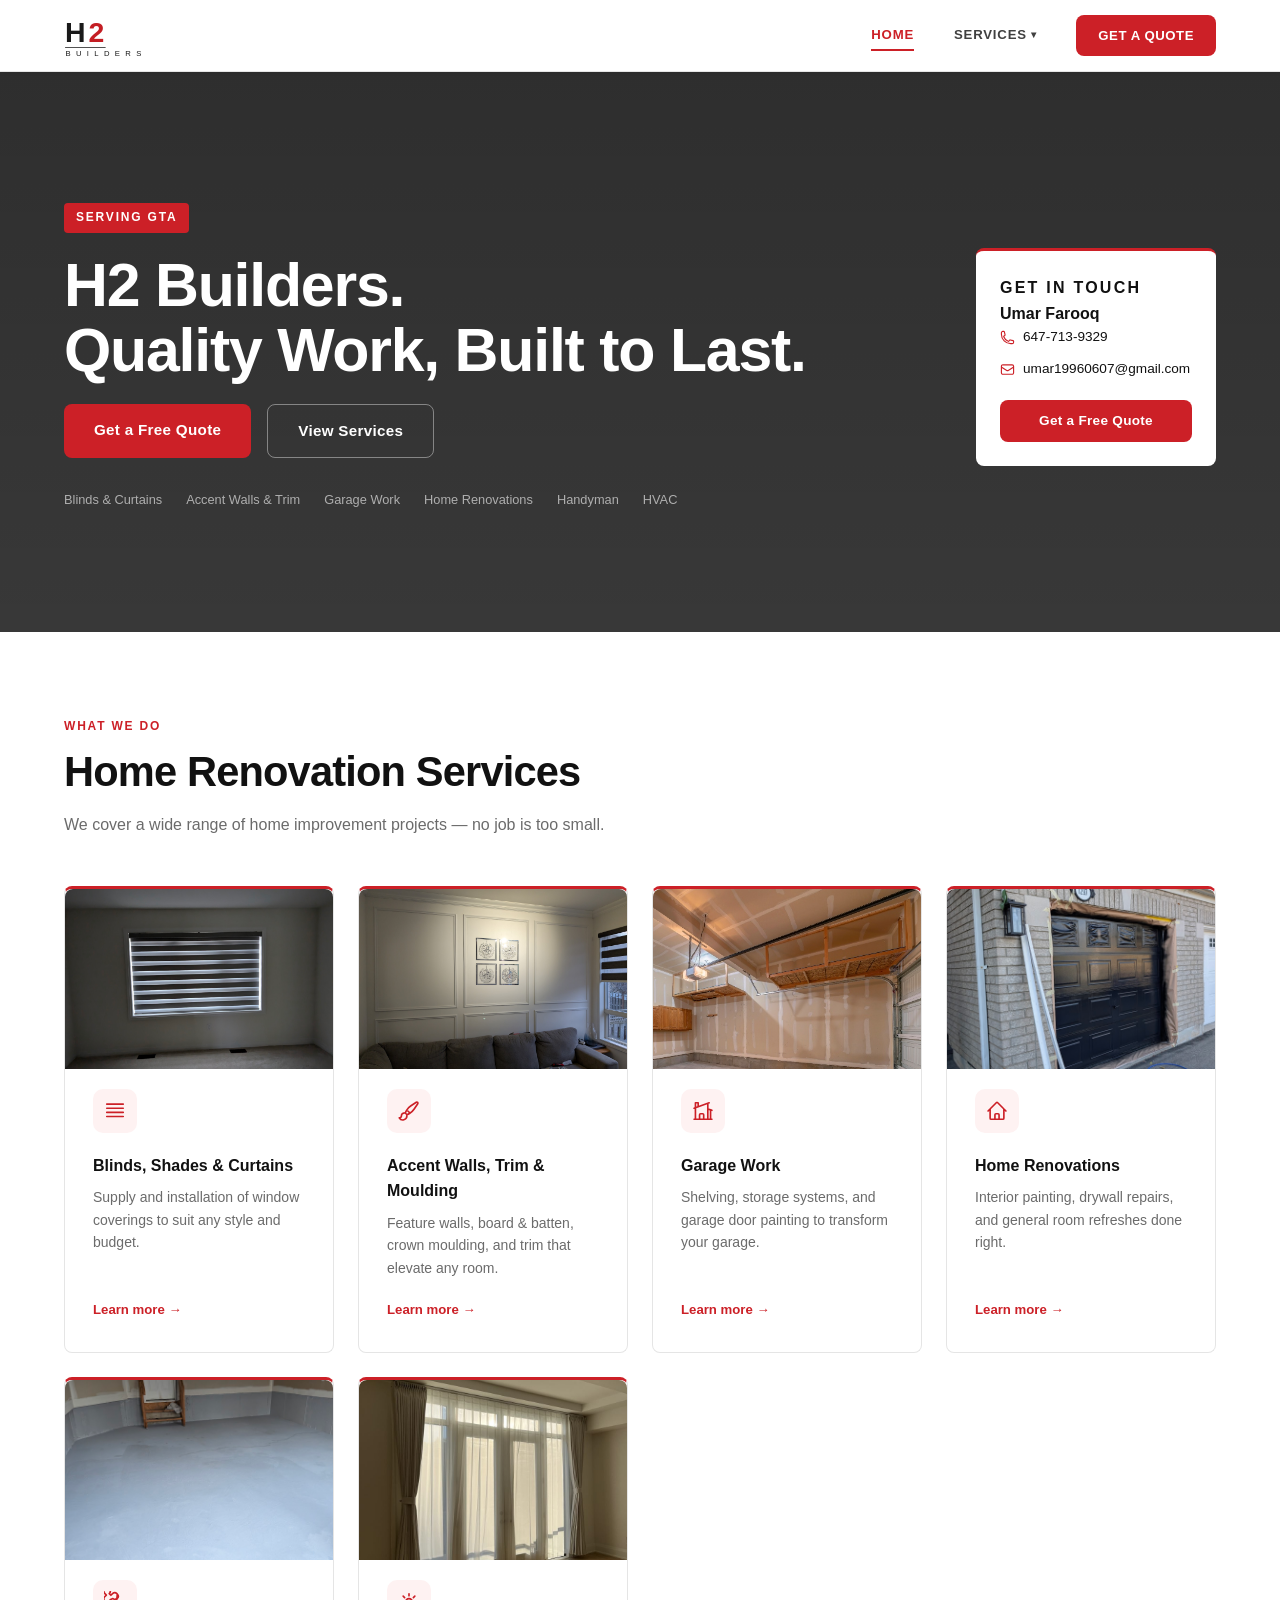
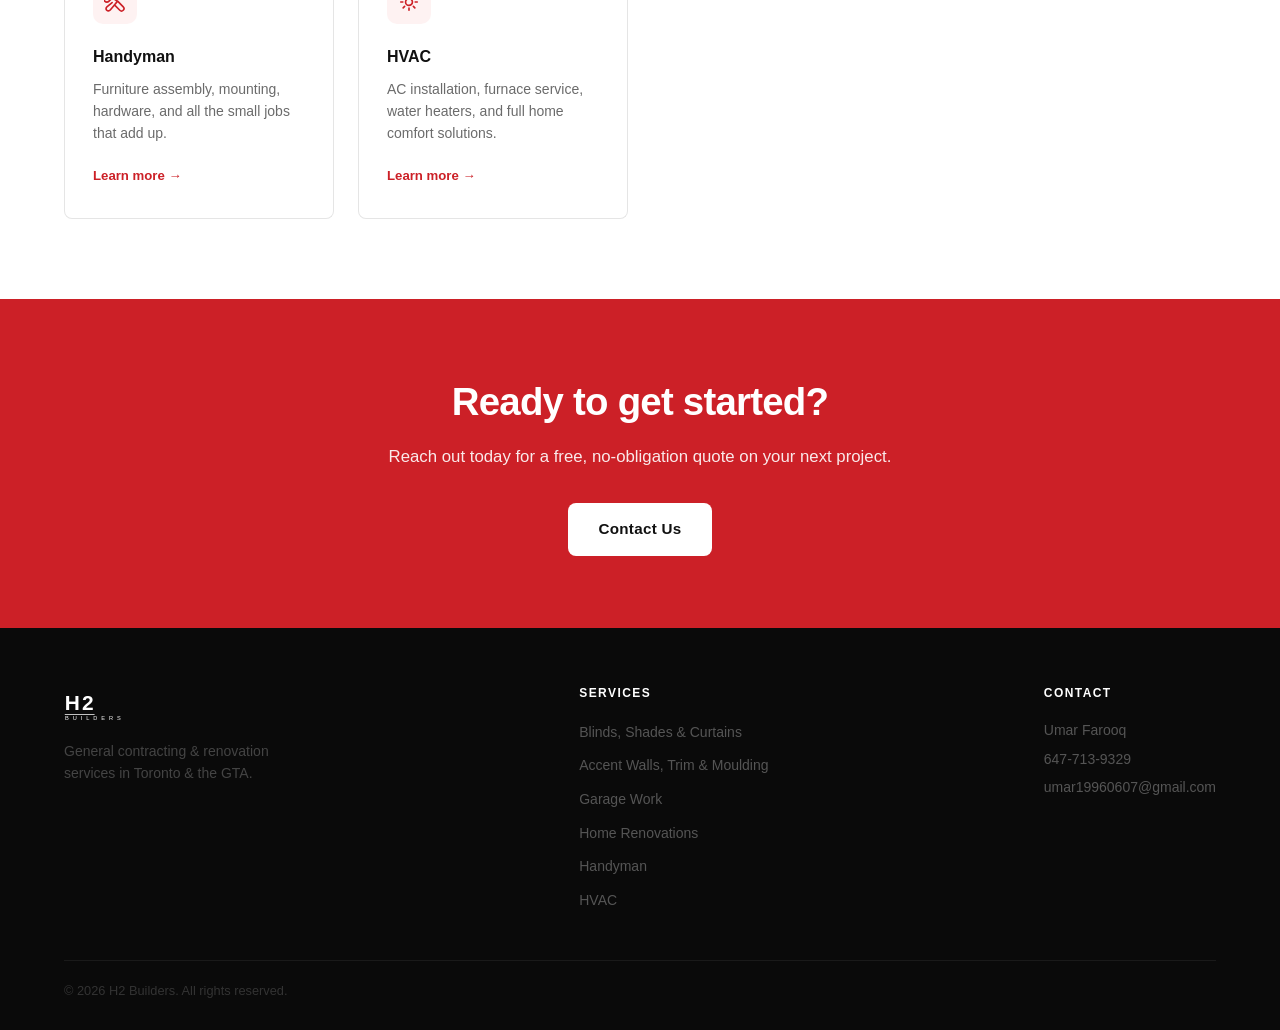
==== commit b99b6918: "Add real photos to homepage service cards Co-Authored-By: Claude Sonnet 4.6 <noreply@anthropic.com>" ====
--- a/index.html
+++ b/index.html
@@ -34,20 +34,19 @@
   <!-- Hero -->
   <section class="hero">
     <div class="hero-text">
-      <span class="hero-eyebrow">Toronto &amp; GTA</span>
-      <h1>H2 Builders.<br /><span>Quality Work, Built to Last.</span></h1>
-      <p>From accent walls to HVAC, H2 Builders handles every detail with care — on time and on budget.</p>
+      <span class="hero-eyebrow">Serving GTA</span>
+      <h1>H2 Builders.<br /><span style="color:var(--white);">Quality Work, Built to Last.</span></h1>
       <div class="hero-cta-row">
         <a href="contact.html" class="btn btn-red">Get a Free Quote</a>
         <a href="services.html" class="btn btn-outline">View Services</a>
       </div>
       <div class="hero-trust">
-        <span>Blinds &amp; Curtains</span>
-        <span>Accent Walls &amp; Trim</span>
-        <span>Garage Work</span>
-        <span>Home Renovations</span>
-        <span>Handyman</span>
-        <span>HVAC</span>
+        <a href="services/blinds.html">Blinds &amp; Curtains</a>
+        <a href="services/accent-walls.html">Accent Walls &amp; Trim</a>
+        <a href="services/garage.html">Garage Work</a>
+        <a href="services/renovations.html">Home Renovations</a>
+        <a href="services/handyman.html">Handyman</a>
+        <a href="services/hvac.html">HVAC</a>
       </div>
     </div>
     <div class="hero-card">
@@ -73,6 +72,7 @@
 
     <div class="category-grid">
       <a class="category-card" href="services/blinds.html">
+        <img class="cat-img" src="Images/Work%20images/Zebra%20blinds/PXL_20260404_221527456.jpg" alt="Zebra blinds installation" />
         <div class="cat-icon">
           <svg xmlns="http://www.w3.org/2000/svg" fill="none" viewBox="0 0 24 24" stroke-width="1.8" stroke="currentColor"><path stroke-linecap="round" stroke-linejoin="round" d="M3 4.5h18M3 9h18M3 13.5h18M3 18h18" /></svg>
         </div>
@@ -81,6 +81,7 @@
         <span class="cat-link">Learn more</span>
       </a>
       <a class="category-card" href="services/accent-walls.html">
+        <img class="cat-img" src="Images/Work%20images/Wall%20paneling/PXL_20250101_214737748.jpg" alt="Wall paneling accent wall" />
         <div class="cat-icon">
           <svg xmlns="http://www.w3.org/2000/svg" fill="none" viewBox="0 0 24 24" stroke-width="1.8" stroke="currentColor"><path stroke-linecap="round" stroke-linejoin="round" d="M9.53 16.122a3 3 0 0 0-5.78 1.128 2.25 2.25 0 0 1-2.4 2.245 4.5 4.5 0 0 0 8.4-2.245c0-.399-.078-.78-.22-1.128Zm0 0a15.998 15.998 0 0 0 3.388-1.62m-5.043-.025a15.994 15.994 0 0 1 1.622-3.395m3.42 3.42a15.995 15.995 0 0 0 4.764-4.648l3.876-5.814a1.151 1.151 0 0 0-1.597-1.597L14.146 6.32a15.996 15.996 0 0 0-4.649 4.763m3.42 3.42a6.776 6.776 0 0 0-3.42-3.42" /></svg>
         </div>
@@ -89,6 +90,7 @@
         <span class="cat-link">Learn more</span>
       </a>
       <a class="category-card" href="services/garage.html">
+        <img class="cat-img" src="Images/Work%20images/Garage%20shelving/overhead-storage.jpg" alt="Garage overhead storage shelving" />
         <div class="cat-icon">
           <svg xmlns="http://www.w3.org/2000/svg" fill="none" viewBox="0 0 24 24" stroke-width="1.8" stroke="currentColor"><path stroke-linecap="round" stroke-linejoin="round" d="M8.25 21v-4.875c0-.621.504-1.125 1.125-1.125h2.25c.621 0 1.125.504 1.125 1.125V21m0 0h4.5V3.545M12.75 21h7.5V10.75M2.25 21h1.5m18 0h-18M2.25 9l4.5-1.636M18.75 3l-1.5.545m0 6.205 3 1m1.5.5-1.5-.5M6.75 7.364V3h-3v18m3-13.636 10.5-3.819" /></svg>
         </div>
@@ -97,6 +99,7 @@
         <span class="cat-link">Learn more</span>
       </a>
       <a class="category-card" href="services/renovations.html">
+        <img class="cat-img" src="Images/Work%20images/Painting/PXL_20250824_220326730.jpg" alt="Interior painting renovation" />
         <div class="cat-icon">
           <svg xmlns="http://www.w3.org/2000/svg" fill="none" viewBox="0 0 24 24" stroke-width="1.8" stroke="currentColor"><path stroke-linecap="round" stroke-linejoin="round" d="m2.25 12 8.954-8.955c.44-.439 1.152-.439 1.591 0L21.75 12M4.5 9.75v10.125c0 .621.504 1.125 1.125 1.125H9.75v-4.875c0-.621.504-1.125 1.125-1.125h2.25c.621 0 1.125.504 1.125 1.125V21h4.125c.621 0 1.125-.504 1.125-1.125V9.75M8.25 21h8.25" /></svg>
         </div>
@@ -105,6 +108,7 @@
         <span class="cat-link">Learn more</span>
       </a>
       <a class="category-card" href="services/handyman.html">
+        <img class="cat-img" src="Images/Work%20images/Painting/PXL_20251006_224438602.jpg" alt="Handyman work" />
         <div class="cat-icon">
           <svg xmlns="http://www.w3.org/2000/svg" fill="none" viewBox="0 0 24 24" stroke-width="1.8" stroke="currentColor"><path stroke-linecap="round" stroke-linejoin="round" d="M11.42 15.17 17.25 21A2.652 2.652 0 0 0 21 17.25l-5.877-5.877M11.42 15.17l2.496-3.03c.317-.384.74-.626 1.208-.766M11.42 15.17l-4.655 5.653a2.548 2.548 0 1 1-3.586-3.586l5.654-4.654m5.664-9.152a3.375 3.375 0 1 1-4.774 4.773L7.33 9.21l-1.8 1.799a3.375 3.375 0 1 1-4.773-4.774l1.799-1.8-1.799-1.8A3.375 3.375 0 1 1 5.73 2.86l1.8 1.799 1.8-1.799a3.375 3.375 0 1 1 4.773 4.774l-1.799 1.8 1.499 1.498Z" /></svg>
         </div>
@@ -113,6 +117,7 @@
         <span class="cat-link">Learn more</span>
       </a>
       <a class="category-card" href="services/hvac.html">
+        <img class="cat-img" src="Images/Stock%20images/98e30bff972d4f4bf5a79b0b1f45b965-768x1024.jpg" alt="HVAC home comfort" />
         <div class="cat-icon">
           <svg xmlns="http://www.w3.org/2000/svg" fill="none" viewBox="0 0 24 24" stroke-width="1.8" stroke="currentColor"><path stroke-linecap="round" stroke-linejoin="round" d="M12 3v2.25m6.364.386-1.591 1.591M21 12h-2.25m-.386 6.364-1.591-1.591M12 18.75V21m-4.773-4.227-1.591 1.591M5.25 12H3m4.227-4.773L5.636 5.636M15.75 12a3.75 3.75 0 1 1-7.5 0 3.75 3.75 0 0 1 7.5 0Z" /></svg>
         </div>
@@ -120,42 +125,6 @@
         <p>AC installation, furnace service, water heaters, and full home comfort solutions.</p>
         <span class="cat-link">Learn more</span>
       </a>
-    </div>
-  </section>
-
-  <!-- Why us -->
-  <section class="why-strip">
-    <span class="section-label">Why H2 Builders</span>
-    <h2 class="section-title">The H2 Difference</h2>
-    <div class="why-grid">
-      <div class="why-item">
-        <div class="icon">
-          <svg xmlns="http://www.w3.org/2000/svg" fill="none" viewBox="0 0 24 24" stroke-width="1.8" stroke="currentColor"><path stroke-linecap="round" stroke-linejoin="round" d="M12 6v6h4.5m4.5 0a9 9 0 1 1-18 0 9 9 0 0 1 18 0Z" /></svg>
-        </div>
-        <h3>Reliable &amp; On Time</h3>
-        <p>We show up when we say we will and finish when we say we will.</p>
-      </div>
-      <div class="why-item">
-        <div class="icon">
-          <svg xmlns="http://www.w3.org/2000/svg" fill="none" viewBox="0 0 24 24" stroke-width="1.8" stroke="currentColor"><path stroke-linecap="round" stroke-linejoin="round" d="M2.25 18.75a60.07 60.07 0 0 1 15.797 2.101c.727.198 1.453-.342 1.453-1.096V18.75M3.75 4.5v.75A.75.75 0 0 1 3 6h-.75m0 0v-.375c0-.621.504-1.125 1.125-1.125H20.25M2.25 6v9m18-10.5v.75c0 .414.336.75.75.75h.75m-1.5-1.5h.375c.621 0 1.125.504 1.125 1.125v9.75c0 .621-.504 1.125-1.125 1.125h-.375m1.5-1.5H21a.75.75 0 0 0-.75.75v.75m0 0H3.75m0 0h-.375a1.125 1.125 0 0 1-1.125-1.125V15m1.5 1.5v-.75A.75.75 0 0 0 3 15h-.75M15 10.5a3 3 0 1 1-6 0 3 3 0 0 1 6 0Zm3 0h.008v.008H18V10.5Zm-12 0h.008v.008H6V10.5Z" /></svg>
-        </div>
-        <h3>Fair Pricing</h3>
-        <p>Transparent quotes upfront — no hidden fees, no surprises.</p>
-      </div>
-      <div class="why-item">
-        <div class="icon">
-          <svg xmlns="http://www.w3.org/2000/svg" fill="none" viewBox="0 0 24 24" stroke-width="1.8" stroke="currentColor"><path stroke-linecap="round" stroke-linejoin="round" d="M15.75 6a3.75 3.75 0 1 1-7.5 0 3.75 3.75 0 0 1 7.5 0ZM4.501 20.118a7.5 7.5 0 0 1 14.998 0A17.933 17.933 0 0 1 12 21.75c-2.676 0-5.216-.584-7.499-1.632Z" /></svg>
-        </div>
-        <h3>Personal Service</h3>
-        <p>You work directly with the owner from quote to completion.</p>
-      </div>
-      <div class="why-item">
-        <div class="icon">
-          <svg xmlns="http://www.w3.org/2000/svg" fill="none" viewBox="0 0 24 24" stroke-width="1.8" stroke="currentColor"><path stroke-linecap="round" stroke-linejoin="round" d="M9 12.75 11.25 15 15 9.75m-3-7.036A11.959 11.959 0 0 1 3.598 6 11.99 11.99 0 0 0 3 9.749c0 5.592 3.824 10.29 9 11.623 5.176-1.332 9-6.03 9-11.622 0-1.31-.21-2.571-.598-3.751h-.152c-3.196 0-6.1-1.248-8.25-3.285Z" /></svg>
-        </div>
-        <h3>Quality Guaranteed</h3>
-        <p>We stand behind every job and won't leave until you're happy.</p>
-      </div>
     </div>
   </section>
 
--- a/assets/styles.css
+++ b/assets/styles.css
@@ -40,7 +40,7 @@
 }
 
 .nav-logo {
-  height: 50px;
+  height: 60px;
   width: auto;
 }
 
@@ -147,8 +147,7 @@
   border-radius: var(--radius);
   border-top: 3px solid var(--red);
   padding: 1.5rem;
-  align-self: flex-start;
-  margin-top: 2rem;
+  align-self: center;
 }
 
 .hero-card-label {
@@ -187,6 +186,15 @@
   word-break: break-all;
 }
 .hero-card-row a:hover { color: var(--red); }
+
+.hero .hero-card p {
+  color: var(--dark) !important;
+  font-size: inherit;
+  margin-bottom: 0;
+  max-width: none;
+  line-height: inherit;
+  opacity: 1;
+}
 
 .hero-card .btn-red {
   display: block;
@@ -244,10 +252,16 @@
   flex-wrap: wrap;
 }
 
-.hero-trust span {
+.hero-trust span,
+.hero-trust a {
   font-size: .8rem;
-  color: rgba(255,255,255,.5);
+  color: rgba(255,255,255,.6);
   font-weight: 500;
+  text-decoration: none;
+  transition: color .2s;
+}
+.hero-trust a:hover {
+  color: var(--white);
 }
 
 /* ── Services + contact sidebar layout ─────────────────── */
@@ -426,6 +440,7 @@
   padding: 2rem 1.75rem;
   border: 1.5px solid var(--border);
   border-top: 3px solid var(--red);
+  overflow: hidden;
   display: flex;
   flex-direction: column;
   text-decoration: none;
@@ -438,6 +453,17 @@
   border-color: transparent;
   border-top-color: var(--red);
 }
+
+.category-card .cat-img {
+  width: calc(100% + 3.5rem);
+  margin: -2rem -1.75rem 1.25rem;
+  height: 180px;
+  object-fit: cover;
+  border-radius: var(--radius) var(--radius) 0 0;
+  display: block;
+  transition: transform .3s ease;
+}
+.category-card:hover .cat-img { transform: scale(1.03); }
 
 .category-card .cat-icon {
   background: #FEF2F2;
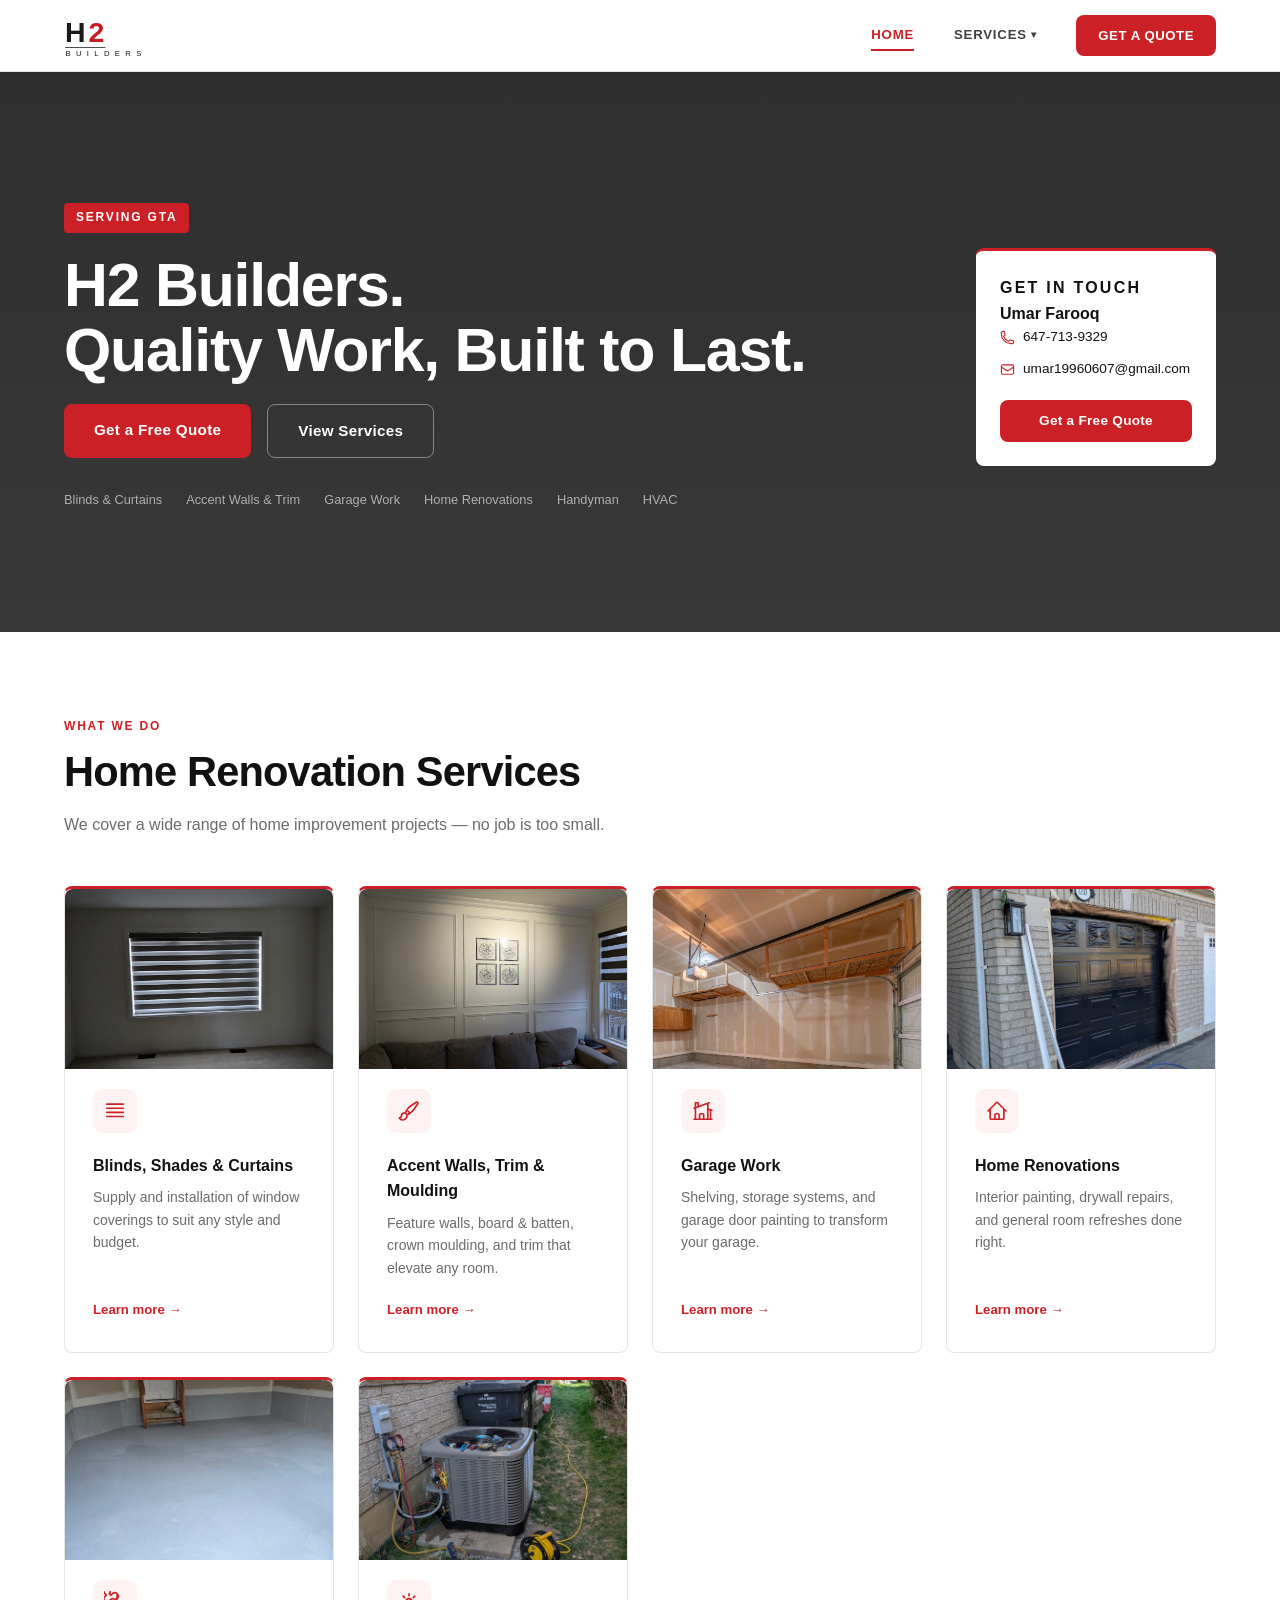
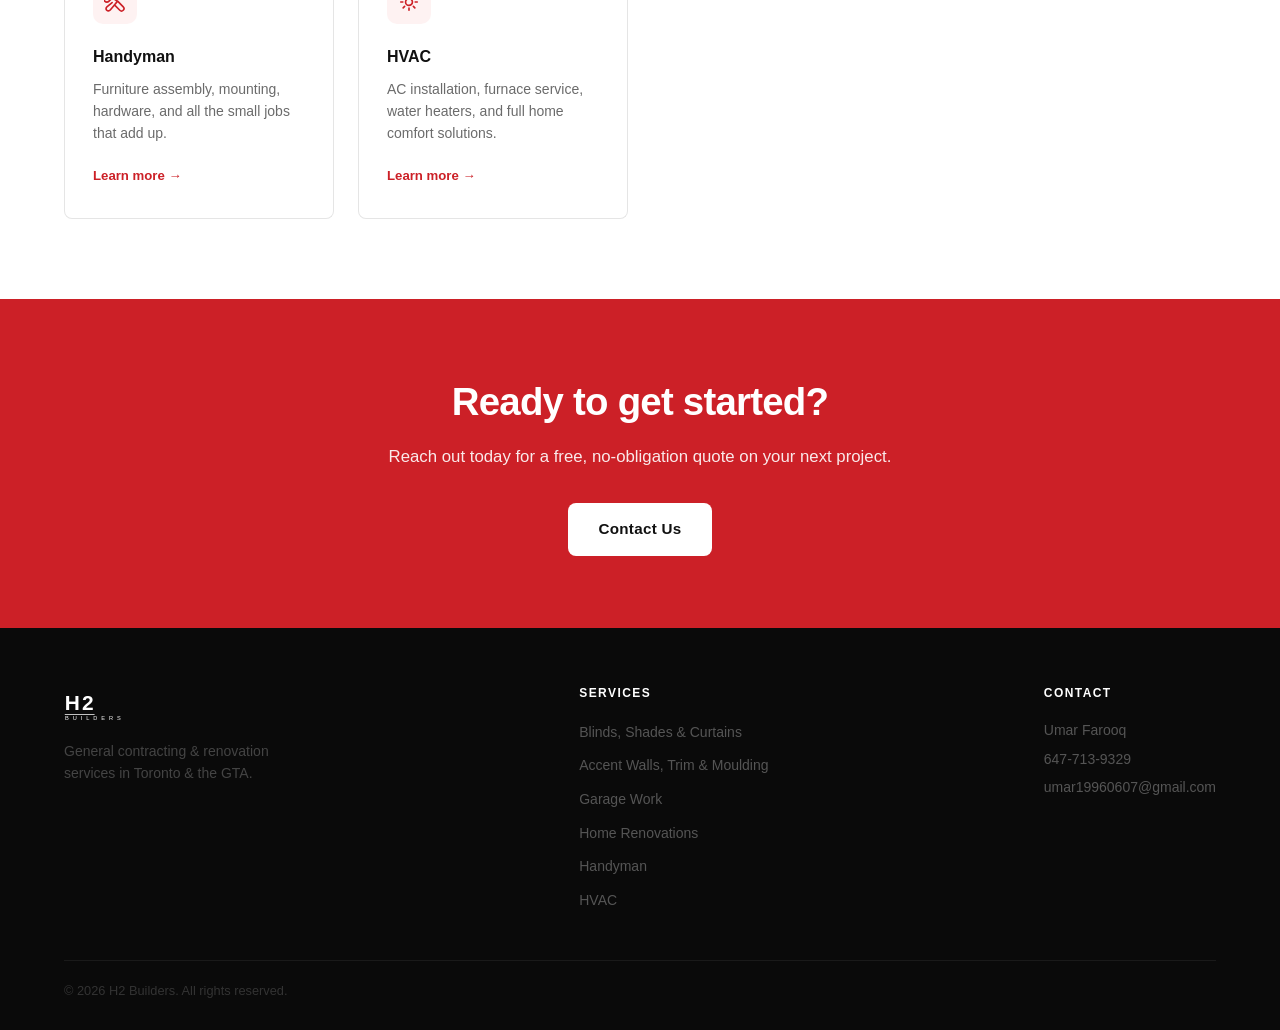
==== commit 99d7aa87: "Add photo galleries to all service pages and update HVAC homepage card Co-Authored-By: Claude Sonnet" ====
--- a/index.html
+++ b/index.html
@@ -117,7 +117,7 @@
         <span class="cat-link">Learn more</span>
       </a>
       <a class="category-card" href="services/hvac.html">
-        <img class="cat-img" src="Images/Stock%20images/98e30bff972d4f4bf5a79b0b1f45b965-768x1024.jpg" alt="HVAC home comfort" />
+        <img class="cat-img" src="Images/Work%20images/HVAC/PXL_20250430_203148073.jpg" alt="HVAC installation" />
         <div class="cat-icon">
           <svg xmlns="http://www.w3.org/2000/svg" fill="none" viewBox="0 0 24 24" stroke-width="1.8" stroke="currentColor"><path stroke-linecap="round" stroke-linejoin="round" d="M12 3v2.25m6.364.386-1.591 1.591M21 12h-2.25m-.386 6.364-1.591-1.591M12 18.75V21m-4.773-4.227-1.591 1.591M5.25 12H3m4.227-4.773L5.636 5.636M15.75 12a3.75 3.75 0 1 1-7.5 0 3.75 3.75 0 0 1 7.5 0Z" /></svg>
         </div>
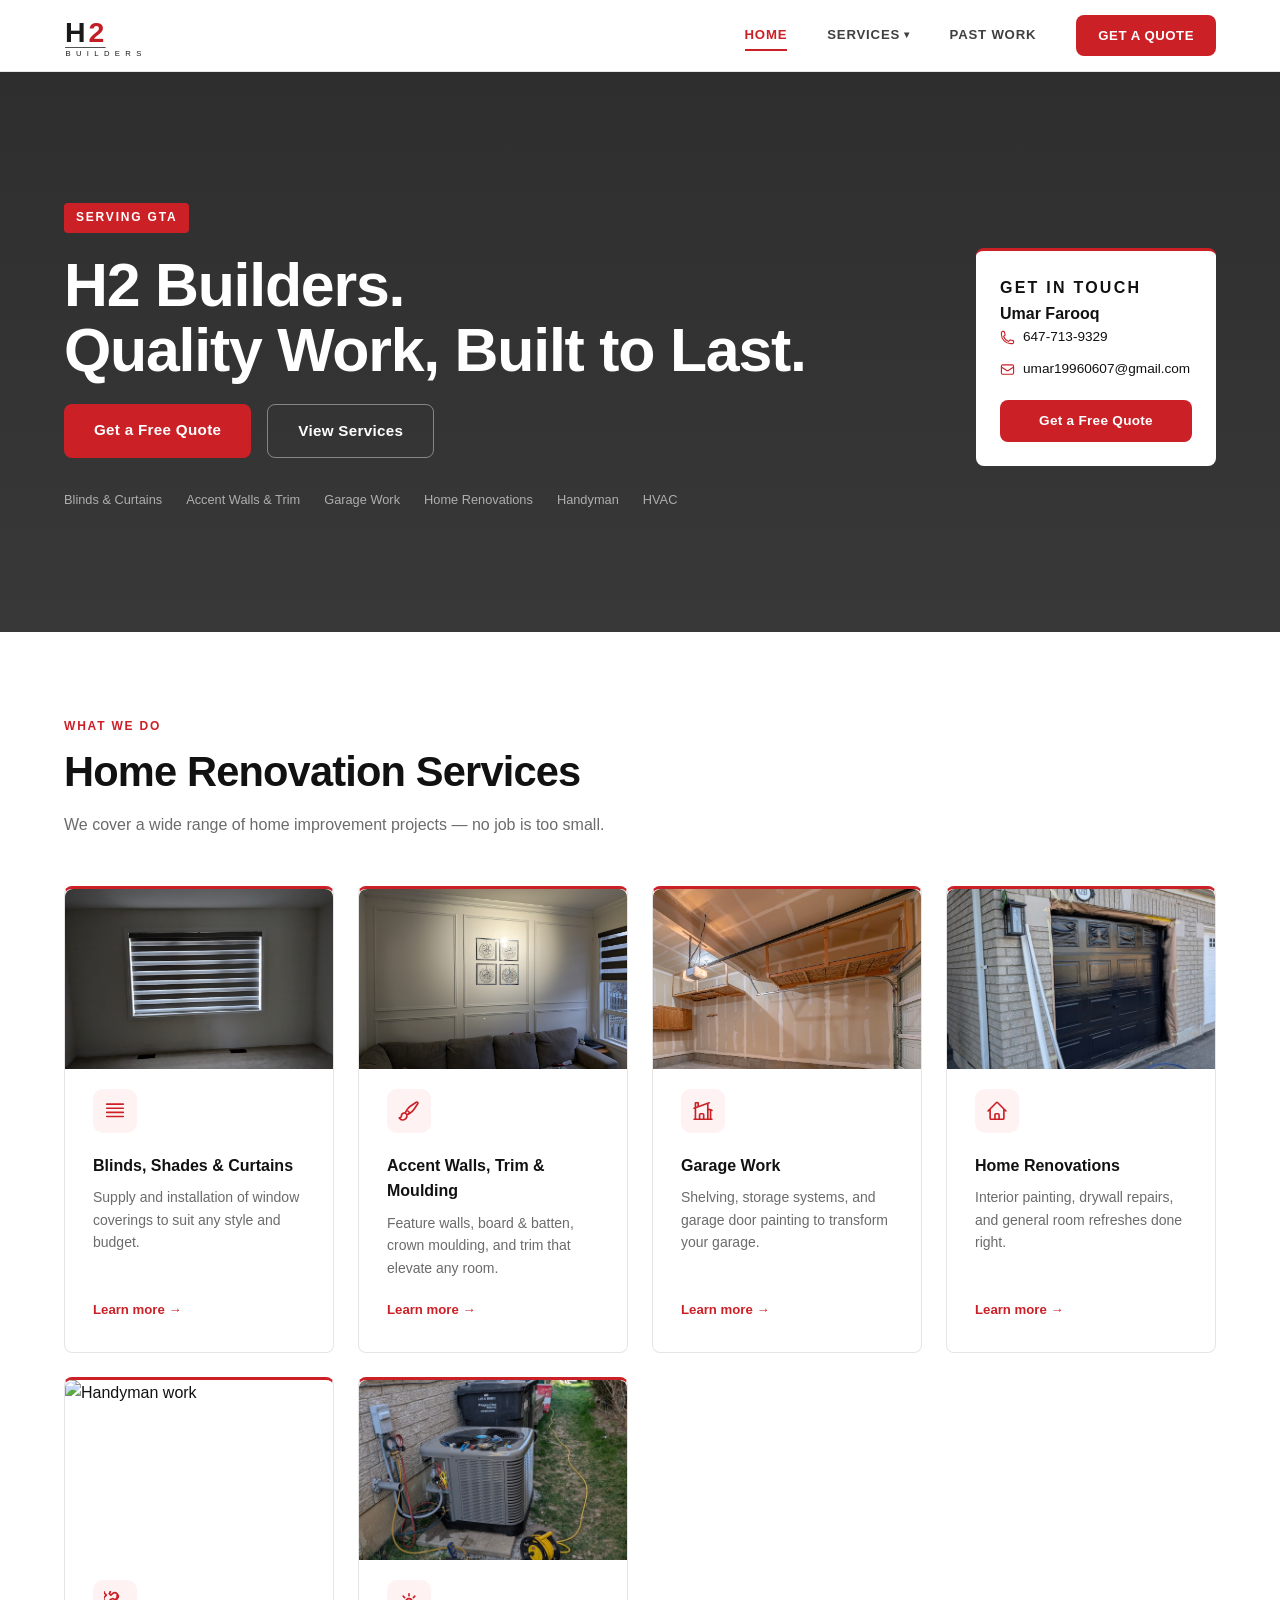
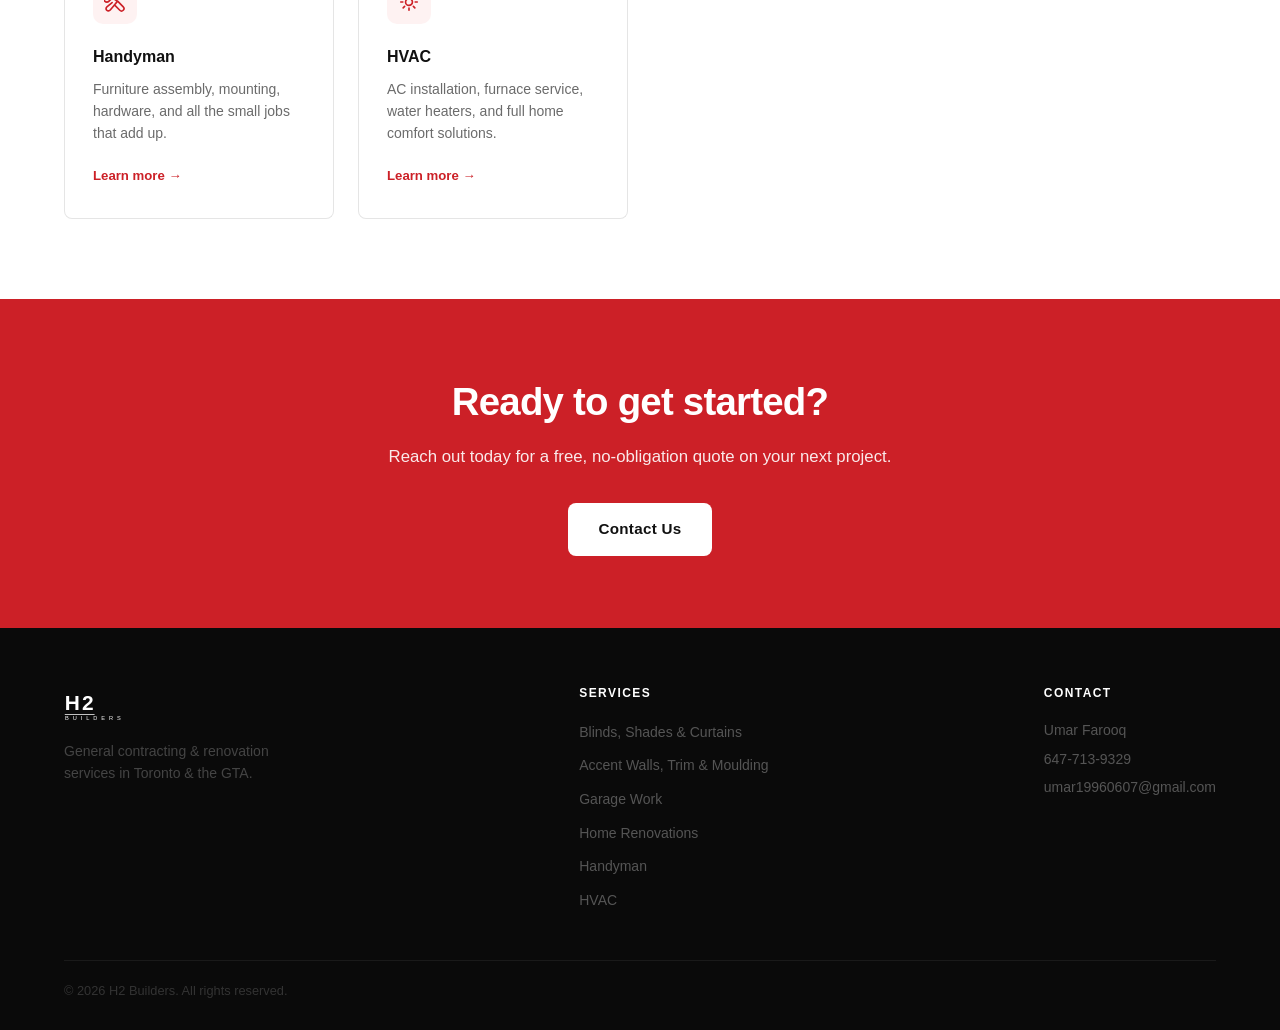
==== commit 8b0da54e: "Add Past Work portfolio page and update site-wide nav New past-work.html showcases completed jobs gr" ====
--- a/index.html
+++ b/index.html
@@ -27,6 +27,7 @@
           <li><a href="services/hvac.html">HVAC</a></li>
         </ul>
       </li>
+      <li><a href="past-work.html">Past Work</a></li>
       <li><a href="contact.html" class="nav-cta">Get a Quote</a></li>
     </ul>
   </nav>
@@ -108,7 +109,7 @@
         <span class="cat-link">Learn more</span>
       </a>
       <a class="category-card" href="services/handyman.html">
-        <img class="cat-img" src="Images/Work%20images/Painting/PXL_20251006_224438602.jpg" alt="Handyman work" />
+        <img class="cat-img" src="Images/Work%20images/Handyman/PXL_20250915_173757012.jpg" alt="Handyman work" />
         <div class="cat-icon">
           <svg xmlns="http://www.w3.org/2000/svg" fill="none" viewBox="0 0 24 24" stroke-width="1.8" stroke="currentColor"><path stroke-linecap="round" stroke-linejoin="round" d="M11.42 15.17 17.25 21A2.652 2.652 0 0 0 21 17.25l-5.877-5.877M11.42 15.17l2.496-3.03c.317-.384.74-.626 1.208-.766M11.42 15.17l-4.655 5.653a2.548 2.548 0 1 1-3.586-3.586l5.654-4.654m5.664-9.152a3.375 3.375 0 1 1-4.774 4.773L7.33 9.21l-1.8 1.799a3.375 3.375 0 1 1-4.773-4.774l1.799-1.8-1.799-1.8A3.375 3.375 0 1 1 5.73 2.86l1.8 1.799 1.8-1.799a3.375 3.375 0 1 1 4.773 4.774l-1.799 1.8 1.499 1.498Z" /></svg>
         </div>
--- a/assets/styles.css
+++ b/assets/styles.css
@@ -140,6 +140,7 @@
 
 .hero-text { flex: 1; min-width: 0; }
 
+
 .hero-card {
   width: 240px;
   flex-shrink: 0;
